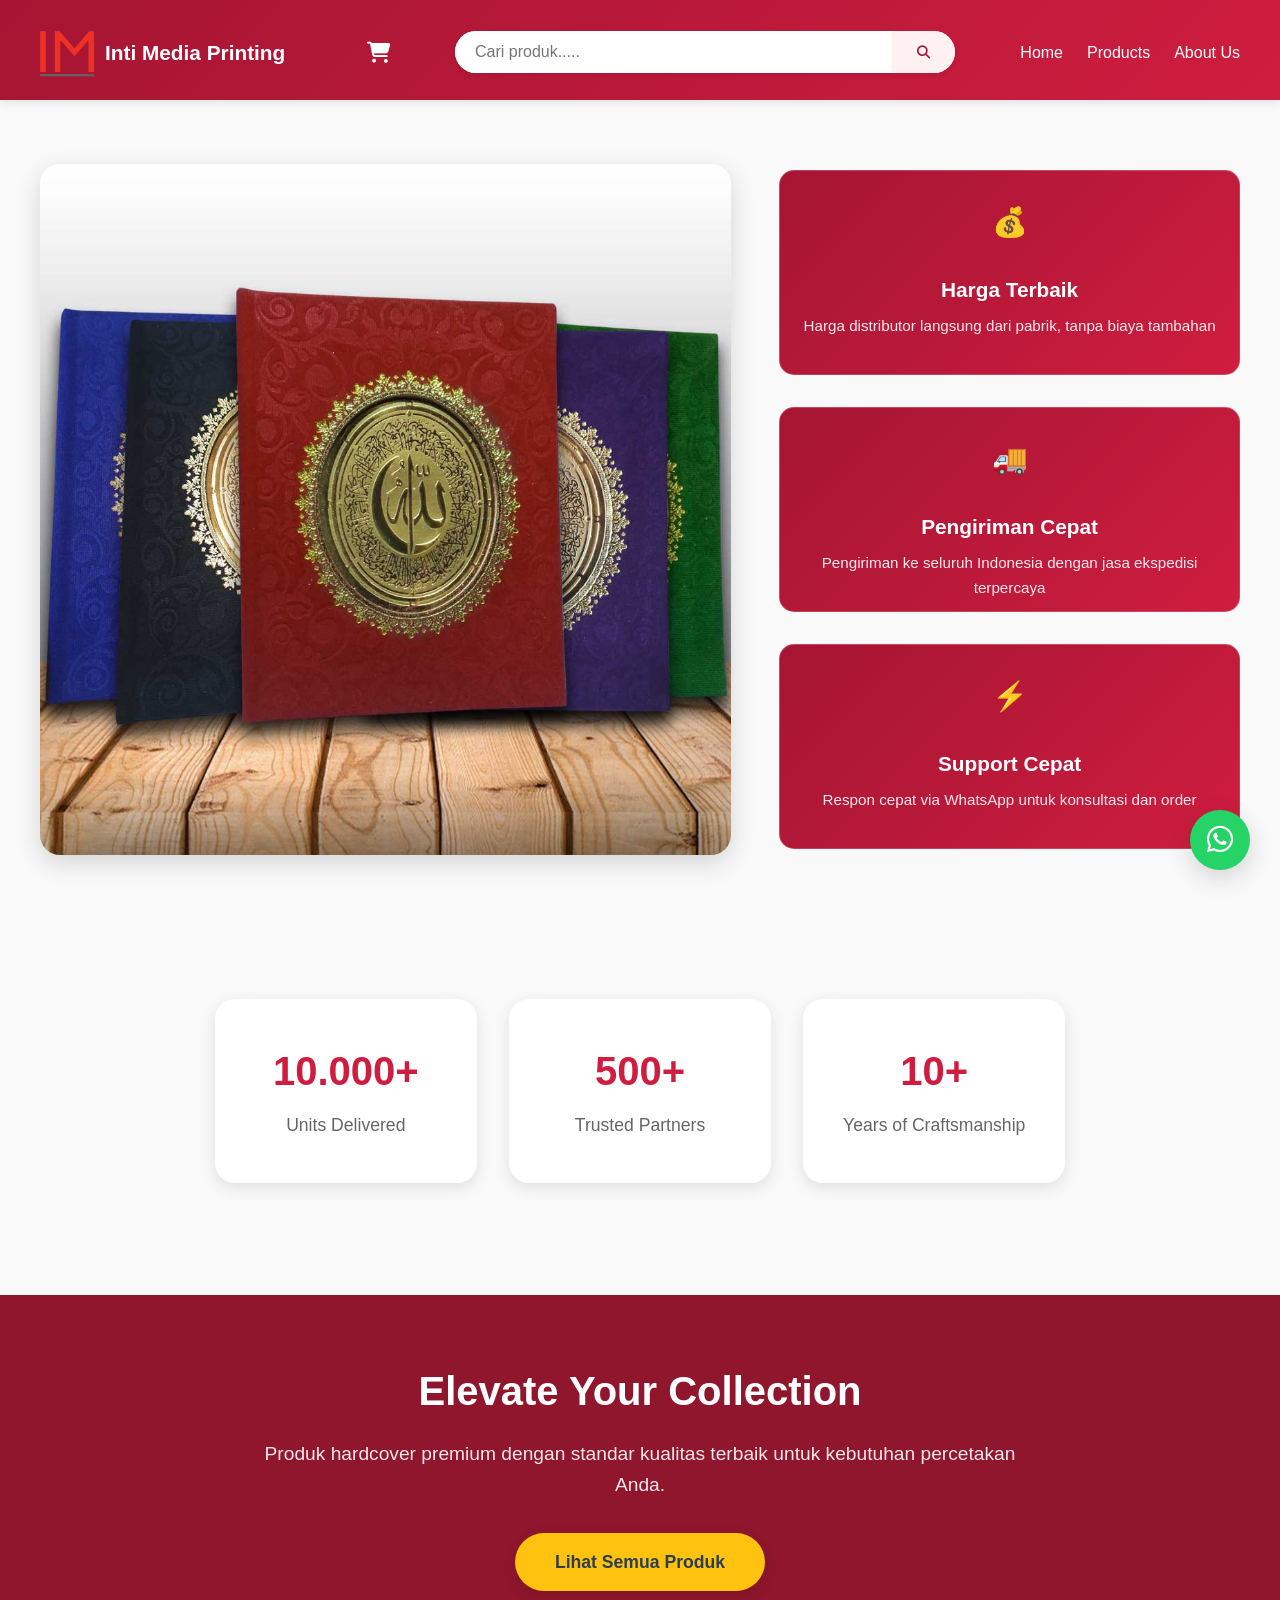
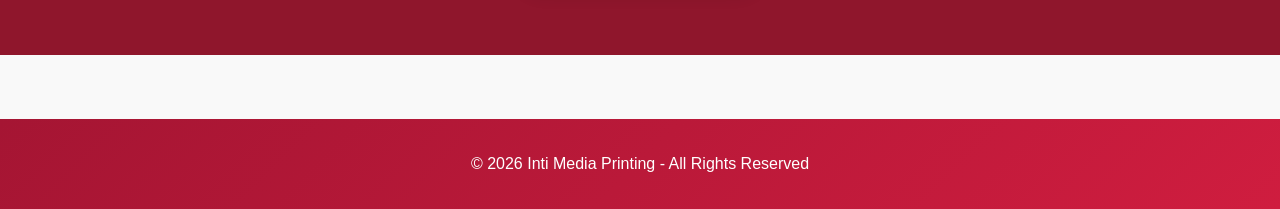
==== index.html @ e545a800 "Initial commit - Toko Online Hard Cover" ====
<!DOCTYPE html>
<html lang="id">
<head>
    <meta charset="UTF-8">
    <meta name="viewport" content="width=device-width, initial-scale=1.0, maximum-scale=1.0, user-scalable=yes">
    <meta name="description" content="Inti Media Printing - Toko online hard cover berkualitas. Tersedia hard cover bludru, glossy, diamond, RCP dengan harga terjangkau.">
    <meta name="keywords" content="hard cover, bludru, glossy, diamond, RCP, percetakan, jilid buku">
    <meta name="author" content="Inti Media Printing">
    
    <!-- Open Graph untuk sosial media -->
    <meta property="og:title" content="IMPrintingOnline - Hard Cover Berkualitas">
    <meta property="og:description" content="Belanja hard cover mudah & aman">
    <meta property="og:image" content="https://imediaprint.pages.dev/assets/images/gambarhome1.jpg">
    <meta property="og:url" content="https://imediaprint.pages.dev">
    <meta property="og:type" content="website">
    
    <title>Inti Media Printing | Hard Cover Bludru, Glossy, Diamond & RCP</title>

	<!-- Google tag (gtag.js) -->
	<script async src="https://www.googletagmanager.com/gtag/js?id=G-FKC324B7FX"></script>
	<script>
	  window.dataLayer = window.dataLayer || [];
	  function gtag(){dataLayer.push(arguments);}
	  gtag('js', new Date());

	  gtag('config', 'G-FKC324B7FX');
	</script>

    <link rel="icon" type="image/png" href="assets/images/logo.png">
    <link rel="stylesheet" href="https://cdnjs.cloudflare.com/ajax/libs/font-awesome/6.5.0/css/all.min.css">
	<link rel="stylesheet" href="css/style.css">
</head>

<body>
	<nav class="navbar">
		<div class="container-header">
			<div class="nav-brand">
				<a href="index.html">
					<img src="assets/images/logo.png" alt="IMPrintingOnline Logo" class="nav-logo">
					<span>Inti Media Printing</span>
				</a>
			</div>
			
			<!-- Cart Icon - Pindahkan ke sebelum toggle -->
			<div class="cart-icon" id="cartIcon" style="cursor: pointer;">
				<i class="fas fa-shopping-cart"></i>
				<span class="cart-count">0</span>
			</div>
			
			<!-- Mobile Menu Toggle -->
			<div id="mobileMenuToggle" class="mobile-menu-toggle">
				<span></span>
				<span></span>
				<span></span>
			</div>
			
			<div class="search-section">
				<div class="search-container">
					<input type="text" class="search-input" id="searchInputHome" placeholder="Cari produk.....">
					<button class="search-btn" onclick="searchProducts()">
						<i class="fas fa-search"></i>
					</button>
				</div>
			</div>
			
			<ul class="nav-menu" id="navMenu">
				<li><a href="index.html">Home</a></li>
				<li><a href="products.html">Products</a></li>
				<li><a href="about.html">About Us</a></li>
			</ul>
		</div>
	</nav>

    <!-- Hero Section -->
    <section class="hero">
        <div class="hero-grid">
            <div class="hero-image">
                <a href="products.html">
                    <img src="assets/images/gambarhome1.jpg" alt="Hard cover bludru berkualitas Inti Media Printing" onerror="this.src='assets/images/default-product.jpg'">
                </a>
            </div>

            <div class="hero-features">
                <div class="feature-card">
                    <div class="feature-icon">💰</div>
                    <h3 class="feature-title">Harga Terbaik</h3>
                    <p class="feature-description">Harga distributor langsung dari pabrik, tanpa biaya tambahan</p>
                </div>

                <div class="feature-card">
                    <div class="feature-icon">🚚</div>
                    <h3 class="feature-title">Pengiriman Cepat</h3>
                    <p class="feature-description">Pengiriman ke seluruh Indonesia dengan jasa ekspedisi terpercaya</p>
                </div>

                <div class="feature-card">
                    <div class="feature-icon">⚡</div>
                    <h3 class="feature-title">Support Cepat</h3>
                    <p class="feature-description">Respon cepat via WhatsApp untuk konsultasi dan order</p>
                </div>
            </div>
        </div>
    </section>

    <!-- Stats Section -->
    <section class="stats">
        <div class="stat-item">
            <h3>10.000+</h3>
            <p>Units Delivered</p>
        </div>
        <div class="stat-item">
            <h3>500+</h3>
            <p>Trusted Partners</p>
        </div>
        <div class="stat-item">
            <h3>10+</h3>
            <p>Years of Craftsmanship</p>
        </div>
    </section>

    <!-- CTA Section -->
    <section class="cta">
        <div class="cta-inner">
            <h2>Elevate Your Collection</h2>
            <p>Produk hardcover premium dengan standar kualitas terbaik untuk kebutuhan percetakan Anda.</p>
            <a href="products.html" class="cta-btn">Lihat Semua Produk</a>
        </div>
    </section>

    <!-- WhatsApp Float -->
    <a href="https://wa.me/6282211306022?text=Halo%20saya%20ingin%20bertanya%20tentang%20produk" class="wa-float" target="_blank" rel="noopener">
        <i class="fab fa-whatsapp"></i>
    </a>

    <footer>
        <p>© 2026 Inti Media Printing - All Rights Reserved</p>
    </footer>

    <script src="js/products.js"></script>
    <script src="js/cart.js"></script>
    <script>

         // Search function
        function searchProducts() {
            const searchInput = document.getElementById('searchInputHome');
            const query = searchInput ? searchInput.value.trim() : '';
            
            if (query) {
                window.location.href = `products.html?search=${encodeURIComponent(query)}`;
            } else {
                window.location.href = 'products.html';
            }
        }

        // Initialize
        document.addEventListener('DOMContentLoaded', function() {
            // Update cart count
            if (typeof cart !== 'undefined') {
                cart.updateCount();
            }
            
            // Cart icon click
            const cartIcon = document.getElementById('cartIcon');
            if (cartIcon) {
                cartIcon.addEventListener('click', function() {
                    window.location.href = 'checkout.html';
                });
            }
            
            // Search enter key
            const searchInput = document.getElementById('searchInputHome');
            if (searchInput) {
                searchInput.addEventListener('keypress', function(e) {
                    if (e.key === 'Enter') {
                        searchProducts();
                    }
                });
            }
            
            // Animate stats on scroll (optional)
            const observer = new IntersectionObserver((entries) => {
                entries.forEach(entry => {
                    if (entry.isIntersecting) {
                        entry.target.style.opacity = '1';
                        entry.target.style.transform = 'translateY(0)';
                    }
                });
            });

			// Close mobile menu when window resized above mobile breakpoint
			window.addEventListener('resize', function() {
				if (window.innerWidth > 768) {
					const navMenu = document.getElementById('navMenu');
					const mobileToggle = document.getElementById('mobileMenuToggle');
					
					if (navMenu && navMenu.classList.contains('active')) {
						navMenu.classList.remove('active');
						
						// Reset hamburger icon
						const spans = mobileToggle.children;
						spans[0].style.transform = 'none';
						spans[1].style.opacity = '1';
						spans[2].style.transform = 'none';
					}
				}
			});
            
            document.querySelectorAll('.feature-item, .team-member, .contact-item').forEach(el => {
                el.style.opacity = '0';
                el.style.transform = 'translateY(20px)';
                el.style.transition = 'all 0.6s ease';
                observer.observe(el);
            });
        });

		function resetFilters() {
			// Reset form di index.html (hanya ada search input)
			const searchInput = document.getElementById('searchInputHome');
			if (searchInput) {
				searchInput.value = '';
			}
			
			// Redirect ke products.html tanpa parameter
			window.location.href = 'products.html';
		}

    </script>

	<script>
		// Mobile Menu Toggle
		document.addEventListener('DOMContentLoaded', function() {
			const mobileToggle = document.getElementById('mobileMenuToggle');
			const navMenu = document.getElementById('navMenu');
			
			if (mobileToggle && navMenu) {
				mobileToggle.addEventListener('click', function() {
					navMenu.classList.toggle('active');
					
					// Animate hamburger to X
					const spans = this.children;
					if (navMenu.classList.contains('active')) {
						spans[0].style.transform = 'rotate(45deg) translate(5px, 5px)';
						spans[1].style.opacity = '0';
						spans[2].style.transform = 'rotate(-45deg) translate(7px, -7px)';
					} else {
						spans[0].style.transform = 'none';
						spans[1].style.opacity = '1';
						spans[2].style.transform = 'none';
					}
				});
				
				// Close menu when clicking outside
				document.addEventListener('click', function(event) {
					if (!navMenu.contains(event.target) && !mobileToggle.contains(event.target)) {
						navMenu.classList.remove('active');
						const spans = mobileToggle.children;
						spans[0].style.transform = 'none';
						spans[1].style.opacity = '1';
						spans[2].style.transform = 'none';
					}
				});
				
				// Close menu when clicking a link
				navMenu.querySelectorAll('a').forEach(link => {
					link.addEventListener('click', function() {
						navMenu.classList.remove('active');
						const spans = mobileToggle.children;
						spans[0].style.transform = 'none';
						spans[1].style.opacity = '1';
						spans[2].style.transform = 'none';
					});
				});
			}
			
			// Fix untuk input di mobile
			const searchInput = document.getElementById('searchInputHome');
			if (searchInput) {
				searchInput.addEventListener('focus', function() {
					// Scroll ke posisi yang tepat agar keyboard tidak menutupi input
					setTimeout(() => {
						this.scrollIntoView({ behavior: 'smooth', block: 'center' });
					}, 300);
				});
			}
			
			// Fix untuk touch events
			const buttons = document.querySelectorAll('button, .product-card, .feature-card');
			buttons.forEach(button => {
				button.addEventListener('touchstart', function(e) {
					// Prevent double tap zoom on buttons
					e.preventDefault();
				}, { passive: false });
			});
			
			// Fix untuk 100vh di mobile (mengatasi masalah address bar)
			const setVh = () => {
				const vh = window.innerHeight * 0.01;
				document.documentElement.style.setProperty('--vh', `${vh}px`);
			};
			
			setVh();
			window.addEventListener('resize', setVh);
		});
	</script>

</body>
</html>
---- css/style.css ----
html{
	scroll-behavior:smooth;
	-webkit-overflow-scrolling:touch;
}

img{
	max-width:100%;
	height:auto;
	display:block;
}

* {
	margin: 0;
	padding: 0;
	box-sizing: border-box;
}

:root{
	--primary:#2c3e50;
	--secondary:#a51533;
	--accent:#cf1d3f;
	--light:#ecf0f1;
	--dark:#2c3e50;
	--border:#ddd;
	--success:#27ae60;
	--warning:#f39c12;
	--shadow:0 5px 15px rgba(0,0,0,0.1);
	--shadow-hover:0 8px 25px rgba(0,0,0,0.15);
}
	
	body {
		font-family: 'Segoe UI', Tahoma, Geneva, Verdana, sans-serif;
		line-height: 1.6;
		color: #333;
		background-color: #f9f9f9;
		min-height: 100vh;
		display: flex;
		flex-direction: column;
	}
	
	/* Navbar Styles */
	.navbar {
		background: linear-gradient(135deg, #a51533 0%, #cf1d3f 100%);
		height: 100px;
		color: white;
		padding: 1.55rem 2rem;
		box-shadow: 0 2px 10px rgba(0,0,0,0.1);
		position: sticky;
		top: 0;
		z-index: 1000;
	}
	
	.container-header {
		max-width: 1200px;
		margin: 0 auto;
		display: flex;
		align-items: center;
		justify-content: space-between;
		gap: 2rem;
	}
	
	.nav-brand a {
		display: flex;
		align-items: center;
		gap: 10px;
		font-size: 1.3rem;
		font-weight: bold;
		color: white;
		text-decoration: none;
	}
	
	.nav-logo {
		height: 55px;
		width: auto;
	}
	
	.search-section {
		flex: 1;
		max-width: 500px;
	}
	
	.search-container {
		display: flex;
		background: white;
		border-radius: 50px;
		overflow: hidden;
		box-shadow: 0 2px 5px rgba(0,0,0,0.1);
	}
	
	.search-input {
		flex: 1;
		padding: 12px 20px;
		border: none;
		outline: none;
		font-size: 1rem;
	}
	
	.search-btn{
		padding:12px 25px;
		background:#fff0f2;
		color:#a51533;
		border:none;
		cursor:pointer;
		transition:0.3s;
	}
	
	.search-btn:hover {
		background: #d5909d;
	}
	
	.nav-menu {
		display: flex;
		list-style: none;
		gap: 1.5rem;
	}
	
	.nav-menu a {
		color: white;
		text-decoration: none;
		font-weight: 500;
		transition: opacity 0.3s;
		padding: 0.5rem 0;
	}
	
	.nav-menu a:hover,
	.nav-menu a.active {
		opacity: 0.8;
		border-bottom: 2px solid white;
	}
	
	.cart-icon {
		position: relative;
		font-size: 1.3rem;
		margin-left: 1rem;
		transition: transform 0.3s;
	}
	
	.cart-icon:hover {
		transform: scale(1.1);
	}
	
	.cart-count {
		position: absolute;
		top: -8px;
		right: -8px;
		background: var(--accent);
		color: white;
		font-size: 0.8rem;
		padding: 2px 6px;
		border-radius: 50%;
		min-width: 18px;
		text-align: center;
	}
	
	/* Hero Section */
	.hero {
		color: white;
		padding: 4rem 2rem;
		margin-bottom: 2rem;
	}
	
	.hero-grid {
		max-width: 1200px;
		margin: 0 auto;
		display: grid;
		grid-template-columns: 1.5fr 1fr;
		gap: 3rem;
		align-items: center;
	}
	
	.hero-image {
		border-radius: 20px;
		overflow: hidden;
		box-shadow: var(--shadow-hover);
		transition: transform 0.3s;
	}
	
	.hero-image:hover {
		transform: scale(1.02);
	}
	
	.hero-image img {
		width: 100%;
		height: auto;
		display: block;
	}

	.hero-features {
		display: grid;
		gap: 2rem;
	}

	.feature-card {
		background: linear-gradient(135deg, #a51533 0%, #cf1d3f 100%);
		height: 205px;
		padding: 1rem;
		text-align: center;
		border-radius: 15px;
		border: 1px solid rgba(255,255,255,0.2);
		transition: all 0.3s;
		transform: translateY(17px);
		animation: fadeInUp 0.6s ease forwards;
	}

	.feature-card:hover {
		background: #a51533;
		transform: translateY(-5px);
	}
	
	.feature-icon{
		font-size: 2.5rem;
		margin-bottom: 1rem;
		background: none;
		border: none;
		box-shadow: none;
	}

	.feature-card:hover .feature-icon{
		transform: scale(1.2);
		transition: 0.3s;
	}

	.feature-title {
		font-size: 1.3rem;
		margin-bottom: 0.5rem;
		font-weight: 600;
	}
	
	.feature-description {
		opacity: 0.9;
		font-size: 0.95rem;
	}
	
	/* Stats Section */
	.stats {
		max-width: 1200px;
		margin: 3rem auto;
		padding: 0 2rem;
		display: grid;
		grid-template-columns: repeat(3, 1fr);
		gap: 2rem;
	}
	
	.stat-item {
		background: white;
		padding: 2.5rem;
		border-radius: 20px;
		text-align: center;
		box-shadow: var(--shadow);
		transition: all 0.3s;
		border-bottom: 4px solid transparent;
	}
	
	.stat-item:hover {
		transform: translateY(-5px);
		border-bottom-color: #cf1d3f;
		box-shadow: var(--shadow-hover);
	}
	
	.stat-item h3 {
		font-size: 2.5rem;
		color: #cf1d3f;
		margin-bottom: 0.5rem;
		font-weight: bold;
	}
	
	.stat-item p {
		color: #666;
		font-size: 1.1rem;
		font-weight: 500;
	}

	/* CTA Section */
	.cta {
		background: #8f162c;
		color: white;
		padding: 4rem 2rem;
		text-align: center;
		margin: 4rem 0;
	}
	
	.cta-inner {
		max-width: 800px;
		margin: 0 auto;
	}
	
	.cta h2 {
		font-size: 2.5rem;
		margin-bottom: 1rem;
	}
	
	.cta p {
		font-size: 1.2rem;
		margin-bottom: 2rem;
		opacity: 0.9;
	}
	
	.cta-btn {
		display: inline-block;
		background: #ffc20e;
		color: var(--primary);
		padding: 15px 40px;
		border-radius: 50px;
		text-decoration: none;
		font-weight: 600;
		font-size: 1.1rem;
		transition: all 0.3s;
		box-shadow: var(--shadow);
	}
	
	.cta-btn:hover {
		transform: translateY(-2px);
		box-shadow: var(--shadow-hover);
		background: var(--light);
	}
	
	/* WhatsApp Float */
	.wa-float {
		position: fixed;
		bottom: 30px;
		right: 30px;
		background: #25d366;
		color: white;
		width: 60px;
		height: 60px;
		border-radius: 50%;
		text-align: center;
		font-size: 30px;
		line-height: 60px;
		box-shadow: var(--shadow-hover);
		transition: all 0.3s;
		z-index: 999;
	}
	
	.wa-float:hover {
		transform: scale(1.1) translateY(-5px);
		background: #20ba5c;
	}
	
	/* Footer */
	footer{
		background:linear-gradient(135deg,#a51533,#cf1d3f);
		color:#fff;
		text-align:center;
		padding:2rem;
		margin-top:auto;
	}


/* PRODUCTS.HTML */
	/* Container */
	.container {
		max-width: 1200px;
		margin: 2rem auto;
		padding: 0 2rem;
		flex: 1;
	}

	/* Filter Bar */
	.filter-options-bar {
		display: flex;
		gap: 1rem;
		margin-bottom: 2rem;
		flex-wrap: wrap;
		background: white;
		padding: 1.5rem;
		border-radius: 15px;
		box-shadow: var(--shadow);
	}
	
	.filter-options-bar select {
		padding: 12px 20px;
		border: 2px solid var(--border);
		border-radius: 10px;
		font-size: 1rem;
		outline: none;
		cursor: pointer;
		background: white;
		min-width: 180px;
		transition: all 0.3s;
	}
	
	.filter-options-bar select:hover {
		border-color: #a51533;
		background: #fff5f5;
	}
	
	.filter-options-bar select:focus {
		border-color: #a51533;
		box-shadow: 0 0 0 3px rgba(207,29,63,0.2);
	}

	/* Product Grid */
	.product-grid{
		display:grid;
		grid-template-columns:repeat(auto-fit,minmax(250px,1fr));
		gap:2rem;
		margin-bottom:3rem;
	}
	
	.product-card{
		background:white;
		border-radius:12px;
		overflow:hidden;
		box-shadow:0 2px 10px rgba(0,0,0,0.08);
		transition:all 0.25s ease;
		cursor:pointer;
		position:relative;
	}
	
	.product-card:hover{
		transform:translateY(-5px);
		box-shadow:0 8px 20px rgba(0,0,0,0.12);
	}
	
	.product-image{
		width:100%;
		height:200px;
		object-fit:cover;
	}
	
	.product-info{
		padding:12px;
	}
	
	.product-title{
		font-size:0.95rem;
		font-weight:600;
		color:#333;
		margin-bottom:6px;
		line-height:1.3;
		height:38px;
		overflow:hidden;
	}
	
	.product-price{
		color:#cf1d3f;
		font-weight:700;
		font-size:1.1rem;
		margin-bottom:6px;
	}

	.product-meta{
		display:flex;
		justify-content:space-between;
		align-items:center;
		font-size:0.85rem;
		color:#777;
		margin-bottom:6px;
	}

	.product-rating{
		display:flex;
		align-items:center;
		gap:4px;
		color:#f5a623;
	}

	.product-sold{
		color:#888;
	}

	.product-image-wrapper{
		position:relative;
	}

	.btn-add-cart-hover{
		position:absolute;
		left:50%;
		bottom:10px;
		transform:translateX(-50%);
		background:#cf1d3f;
		color:white;
		border:none;
		padding:8px 12px;
		font-size:0.85rem;
		border-radius:20px;
		cursor:pointer;
		opacity:0;
		transition:all 0.25s ease;
		box-shadow:0 3px 10px rgba(0,0,0,0.2);
		white-space:nowrap;
	}

	.product-card:hover .btn-add-cart-hover{
		opacity:1;
		bottom:15px;
	}

	.btn-add-cart-hover:hover{
		background:#a51533;
	}

	.varian-tags{
		display:flex;
		gap:5px;
		flex-wrap:wrap;
	}

	.varian-tag{
		background:#f3f3f3;
		padding:2px 6px;
		font-size:0.75rem;
		border-radius:4px;
	}
	
	/* Badge Diskon */
	.discount-badge {
		position: absolute;
		top: 10px;
		right: 10px;
		background: var(--accent);
		color: white;
		padding: 5px 10px;
		border-radius: 5px;
		font-weight: bold;
		font-size: 0.9rem;
		z-index: 1;
	}
	
	/* Load More Button */
	.load-more-container {
		text-align: center;
		margin: 2rem 0;
	}
	
	.btn-load-more {
		background: linear-gradient(135deg, #a51533 0%, #cf1d3f 100%);
		color: white;
		border: none;
		padding: 15px 40px;
		border-radius: 50px;
		font-size: 1.1rem;
		font-weight: 600;
		cursor: pointer;
		transition: all 0.3s;
		box-shadow: var(--shadow);
	}
	
	.btn-load-more:hover {
		transform: translateY(-2px);
		box-shadow: var(--shadow-hover);
	}
	
	.btn-load-more:disabled {
		opacity: 0.5;
		cursor: not-allowed;
		transform: none;
	}

	/* Empty State */
	.empty-state {
		text-align: center;
		padding: 4rem;
		background: white;
		border-radius: 15px;
		grid-column: 1/-1;
	}
	
	.empty-state i {
		font-size: 5rem;
		color: var(--border);
		margin-bottom: 1rem;
	}
	
	.empty-state h3 {
		font-size: 1.5rem;
		color: var(--primary);
		margin-bottom: 0.5rem;
	}
	
	.empty-state p {
		color: #777;
		margin-bottom: 2rem;
	}
	
	.btn-reset-filter {
		background: linear-gradient(135deg, #a51533 0%, #cf1d3f 100%);
		color: #ffffff;
		border: none;
		padding: 12px 30px;
		border-radius: 50px;
		font-size: 1rem;
		cursor: pointer;
		transition: all 0.3s;
	}
	
	.btn-reset-filter:hover {
		background: #a51533;
	}


/* ABOUT.HTML */
	.page-title {
		text-align: center;
		margin-bottom: 2rem;
		position: relative;
		padding-bottom: 1rem;
	}
	
	.page-title h1 {
		font-size: 2.5rem;
		color: var(--primary);
		margin-bottom: 0.5rem;
	}
	
	.page-title .title-underline {
		width: 100px;
		height: 4px;
		background: linear-gradient(135deg,#a51533,#cf1d3f);
		margin: 0 auto;
		border-radius: 2px;
	}

	.about-content {
		background: white;
		border-radius: 20px;
		padding: 3rem;
		box-shadow: var(--shadow);
		margin-bottom: 2rem;
	}
	
	/* Company Header */
	.company-header {
		text-align: center;
		margin-bottom: 3rem;
	}

	.company-logo{
		width:120px;
		height:120px;
		margin:0 auto 1.5rem;
		background:linear-gradient(135deg,#a51533,#cf1d3f);
		border-radius:50%;
		display:flex;
		align-items:center;
		justify-content:center;
		color:#fff;
		font-size:3rem;
		box-shadow:var(--shadow);
	}
	
	.company-name {
		font-size: 2rem;
		color: var(--primary);
		margin-bottom: 0.5rem;
	}
	
	.company-tagline {
		color: #777;
		font-size: 1.1rem;
		font-style: italic;
	}
	
	/* Company Description */
	.company-description {
		margin-bottom: 3rem;
		line-height: 1.8;
		color: #555;
	}
	
	.company-description p {
		margin-bottom: 1rem;
	}
	
	.company-description .lead {
		font-size: 1.2rem;
		color: var(--primary);
		font-weight: 500;
		border-left: 4px solid var(--secondary);
		padding-left: 1.5rem;
		margin: 2rem 0;
	}
	
	/* Vision Mission */
	.vision-mission {
		display: grid;
		grid-template-columns: 1fr;
		margin-bottom: 1rem;
	}
	
	.vm-card {
		background: linear-gradient(135deg, #f5f7fa 0%, #e9ecf1 100%);
		padding: 2rem;
		border-radius: 15px;
		transition: all 0.3s;
	}
	
	.vm-card:hover {
		transform: translateY(-5px);
		box-shadow: var(--shadow);
	}
	
	.vm-card h3 {
		color: var(--primary);
		margin-bottom: 1rem;
		font-size: 1.5rem;
		display: flex;
		align-items: center;
		gap: 10px;
	}
	
	.vm-card h3 i {
		color: #cf1d3f;
	}
	
	.vm-card p {
		color: #555;
		line-height: 1.8;
	}
	
	.vm-card ul {
		list-style: none;
		padding: 0;
	}
	
	.vm-card ul li {
		margin-bottom: 0.8rem;
		display: flex;
		align-items: center;
		gap: 10px;
	}
	
	.vm-card ul li i {
		color: var(--success);
		font-size: 1rem;
	}
	
	/* Why Choose Us */
	.why-choose {
		margin-bottom: 3rem;
	}
	
	.why-choose h3 {
		text-align: center;
		color: var(--primary);
		font-size: 1.8rem;
		margin-bottom: 2rem;
	}

	.features-grid {
		display: grid;
		grid-template-columns: repeat(4, 1fr);
		gap: 1.5rem;
	}
	
	.feature-item {
		text-align: center;
		padding: 1.5rem;
		background: #f8f9fa;
		border-radius: 15px;
		transition: all 0.3s;
		border: 1px solid transparent;
	}
	
	.feature-item:hover {
		transform: translateY(-5px);
		border-color: var(--secondary);
		box-shadow: var(--shadow);
	}
	
	.feature-icon {
		width: 70px;
		height: 70px;
		border-radius: 50%;
		display: flex;
		align-items: center;
		justify-content: center;
		margin: 0 auto 1rem;
		color: white;
		font-size: 1.8rem;
	}
	
	.feature-item h4 {
		color: var(--primary);
		margin-bottom: 0.5rem;
		font-size: 1.2rem;
	}
	
	.feature-item p {
		color: #666;
		font-size: 0.95rem;
		line-height: 1.5;
	}
	
	/* Contact Info */
	.contact-info {
		background: linear-gradient(135deg, #a51533 0%, #cf1d3f 100%);
		border-radius: 15px;
		padding: 2rem;
		color: white;
		margin-bottom: 2rem;
	}
	
	.contact-info h3 {
		text-align: center;
		font-size: 1.8rem;
		margin-bottom: 2rem;
	}
	
	.contact-grid {
		display: grid;
		grid-template-columns: repeat(3, 1fr);
		gap: 2rem;
	}
	
	.contact-item {
		text-align: center;
		padding: 1.5rem;
		background: rgba(255,255,255,0.1);
		border-radius: 15px;
		backdrop-filter: blur(10px);
		transition: all 0.3s;
	}
	
	.contact-item:hover {
		background: rgba(255,255,255,0.2);
		transform: translateY(-5px);
	}
	
	.contact-icon {
		font-size: 2.5rem;
		margin-bottom: 1rem;
	}
	
	.contact-item h4 {
		font-size: 1.2rem;
		margin-bottom: 0.5rem;
	}
	
	.contact-item a {
		color: white;
		text-decoration: none;
		font-size: 1.1rem;
		transition: all 0.3s;
		display: inline-block;
		padding: 0.5rem 1rem;
		border-radius: 50px;
		background: rgba(255,255,255,0.1);
		word-break: break-word;
	}
	
	.contact-item a:hover {
		background: rgba(255,255,255,0.3);
		transform: translateY(-2px);
	}
	
	.contact-item p {
		color: white;
		margin-top: 10px;
		word-break: break-word;
	}
	
	/* Business Hours */
	.business-hours {
		text-align: center;
		margin-top: 2rem;
		padding: 2rem;
		background: #f8f9fa;
		border-radius: 15px;
	}
	
	.business-hours h4 {
		color: var(--primary);
		font-size: 1.3rem;
		margin-bottom: 1rem;
	}
	
	.business-hours p {
		color: #555;
		margin-bottom: 0.5rem;
	}
	
	.business-hours .badge {
		display: inline-block;
		background: var(--success);
		color: white;
		padding: 0.5rem 1rem;
		border-radius: 50px;
		font-size: 0.9rem;
		margin-top: 1rem;
	}
	
	/* Map Container */
	.map-container {
		text-align: center;
		margin-top: 2rem;
	}
	
	.map-container iframe{
		width:100%;
		height:300px;
		border:0;
		border-radius:15px;
		box-shadow:var(--shadow);
	}


/* PRODUCT DETAIL */

	.product-detail{
		display:grid;
		grid-template-columns:1fr 1fr;
		gap:3rem;
		background:#fff;
		border-radius:20px;
		padding:2rem;
		box-shadow:0 5px 20px rgba(0,0,0,0.05);
	}

	/* IMAGE */

	.detail-image-container{
		position:relative;
		border-radius:15px;
		overflow:hidden;
		box-shadow:0 5px 15px rgba(0,0,0,0.1);
	}

	.detail-image{
		width:100%;
		height:auto;
		display:block;
		transition:transform .3s;
	}

	.detail-image:hover{
		transform:scale(1.03);
	}

	/* INFO */

	.detail-info h1{
		font-size:2rem;
		color:var(--primary);
		margin-bottom:1rem;
	}

	/* PRICE BOX */

	.detail-price{
		background:linear-gradient(135deg,#a51533,#cf1d3f);
		color:#fff;
		padding:1.5rem;
		border-radius:15px;
		margin-bottom:2rem;
	}

	.current-price{
		font-size:2.5rem;
		font-weight:bold;
	}

	.old-price{
		font-size:1.2rem;
		text-decoration:line-through;
		opacity:.8;
		margin-left:1rem;
	}

	/* VARIANT */

	.varian-section{
		margin-bottom:2rem;
	}

	.varian-title{
		font-weight:600;
		margin-bottom:.5rem;
		color:var(--primary);
	}

	.varian-options{
		display:flex;
		flex-wrap:wrap;
		gap:.8rem;
		margin-bottom:1.5rem;
	}

	.varian-option{
		padding:.8rem 1.5rem;
		border:2px solid var(--border);
		background:#fff;
		border-radius:50px;
		cursor:pointer;
		font-weight:500;
		transition:.3s;
	}

	.varian-option:hover{
		border-color:#cf1d3f;
		background:rgba(207,29,63,0.1);
	}

	.varian-option.selected{
		background:linear-gradient(135deg,#a51533,#cf1d3f);
		color:#fff;
		border-color:transparent;
	}

	/* QUANTITY */

	.quantity-selector{
		display:flex;
		align-items:center;
		gap:.5rem;
		margin-bottom:1.5rem;
	}

	.quantity-btn{
		width:45px;
		height:45px;
		border:2px solid var(--border);
		background:#fff;
		border-radius:10px;
		font-size:1.3rem;
		cursor:pointer;
		display:flex;
		align-items:center;
		justify-content:center;
		transition:.3s;
	}

	.quantity-btn:hover:not(:disabled){
		background:#cf1d3f;
		color:#fff;
		border-color:#a51533;
	}

	.quantity-btn:disabled{
		opacity:.5;
		cursor:not-allowed;
	}

	.quantity-input{
		width:100px;
		height:45px;
		text-align:center;
		border:2px solid var(--border);
		border-radius:10px;
		font-size:1.2rem;
		font-weight:600;
		outline:none;
		-moz-appearance:textfield;
	}

	.quantity-input::-webkit-outer-spin-button,
	.quantity-input::-webkit-inner-spin-button{
		-webkit-appearance:none;
		margin:0;
	}

	.quantity-input:focus{
		border-color:#cf1d3f;
		box-shadow:0 0 0 3px rgba(207,29,63,0.2);
	}

	/* BUTTON */

	.btn-add-cart,
	.btn-buy-now{
		padding:1rem 2rem;
		border:none;
		border-radius:10px;
		font-size:1.1rem;
		font-weight:600;
		cursor:pointer;
		transition:.3s;
		margin-right:1rem;
		margin-bottom:.5rem;
	}

	.btn-add-cart{
		background:#cf1d3f;
		color:#fff;
	}

	.btn-add-cart:hover{
		background:#a51533;
		transform:translateY(-2px);
		box-shadow:0 5px 15px rgba(207,29,63,0.3);
	}

	.btn-buy-now{
		background:linear-gradient(135deg,#a51533,#cf1d3f);
		color:#fff;
	}

	.btn-buy-now:hover{
		transform:translateY(-2px);
		box-shadow:0 5px 15px rgba(207,29,63,0.4);
	}

	/* DESCRIPTION */

	.product-description{
		margin-top:2rem;
		padding:1.5rem;
		background:var(--light);
		border-radius:15px;
	}

	.product-description h3{
		color:var(--primary);
		margin-bottom:1rem;
		font-size:1.3rem;
	}

	.product-description p{
		line-height:1.8;
		color:#555;
	}


/* CHECKOUT */

	.page-title{
		color:var(--primary);
		margin-bottom:2rem;
		font-size:2rem;
		text-align:center;
	}

	/* Layout */

	.checkout-container{
		display:grid;
		grid-template-columns:1.5fr 1fr;
		gap:2rem;
	}

	.checkout-card{
		background:#fff;
		border-radius:20px;
		padding:2rem;
		box-shadow:var(--shadow);
		transition:0.3s;
	}

	.checkout-card:hover{
		box-shadow:var(--shadow-hover);
	}

	/* ================= FORM ================= */

	.form-group{
		margin-bottom:1.5rem;
	}

	.form-group label{
		display:block;
		margin-bottom:0.5rem;
		font-weight:600;
		color:var(--primary);
	}

	.form-group input,
	.form-group textarea{
		width:100%;
		padding:12px 15px;
		border:2px solid var(--border);
		border-radius:10px;
		font-size:1rem;
		font-family:inherit;
		transition:0.3s;
	}

	.form-group input:focus,
	.form-group textarea:focus{
		border-color:#cf1d3f;
		outline:none;
		box-shadow:0 0 0 3px rgba(207,29,63,0.2);
	}

	.form-group input.error,
	.form-group textarea.error{
		border-color:var(--danger);
	}

	.error-message{
		color:var(--danger);
		font-size:0.85rem;
		margin-top:5px;
	}

	/* ================= CART ITEMS ================= */

	.cart-items{
		max-height:400px;
		overflow-y:auto;
		margin-bottom:1.5rem;
	}

	.checkout-item{
		display:flex;
		gap:1rem;
		padding:1rem;
		border-bottom:1px solid var(--border);
		transition:0.3s;
	}

	.checkout-item:hover{
		background:var(--light);
	}

	.checkout-item img{
		width:80px;
		height:80px;
		object-fit:cover;
		border-radius:10px;
		border:1px solid var(--border);
	}

	.item-details{
		flex:1;
	}

	.item-name{
		font-weight:600;
		color:var(--primary);
		margin-bottom:3px;
	}

	.item-variant{
		font-size:0.9rem;
		color:#777;
		margin-bottom:6px;
	}

	.item-controls{
		display:flex;
		align-items:center;
		gap:8px;
		flex-wrap:wrap;
	}

	/* Quantity */

	.qty-btn{
		width:32px;
		height:32px;
		border:1px solid var(--border);
		background:#fff;
		border-radius:8px;
		cursor:pointer;
		display:flex;
		align-items:center;
		justify-content:center;
		font-size:1.1rem;
		transition:0.3s;
	}

	.qty-btn:hover:not(:disabled){
		background:#cf1d3f;
		color:#fff;
		border-color:#a51533;
	}

	.qty-btn:disabled{
		opacity:0.5;
		cursor:not-allowed;
	}

	.qty-display{
		min-width:40px;
		text-align:center;
		font-weight:600;
	}

	.qty-input {
		width: 60px;
		height: 32px;
		text-align: center;
		border: 2px solid var(--border);
		border-radius: 8px;
		font-size: 0.9rem;
		font-weight: 600;
		outline: none;
		-moz-appearance: textfield;
		margin: 0 4px;
		padding: 0 5px;
	}

	.qty-input::-webkit-outer-spin-button,
	.qty-input::-webkit-inner-spin-button {
		-webkit-appearance: none;
		margin: 0;
	}

	.qty-input:focus {
		border-color: #cf1d3f;
		box-shadow: 0 0 0 3px rgba(207,29,63,0.1);
	}

	.item-controls {
		display: flex;
		align-items: center;
		gap: 4px;
		flex-wrap: wrap;
	}

	.item-price{
		margin-left:auto;
		font-weight:600;
		color:#a51533;
	}

	/* Delete */

	.delete-btn{
		width:32px;
		height:32px;
		border:none;
		background:none;
		cursor:pointer;
		border-radius:8px;
		font-size:1.1rem;
		display:flex;
		align-items:center;
		justify-content:center;
		transition:0.3s;
	}

	.delete-btn:hover{
		background:#a51533;
		color:#fff;
		transform:scale(1.1);
	}

	/* ================= TOTAL ================= */

	.total-row{
		display:flex;
		justify-content:space-between;
		align-items:center;
		padding:1.5rem 0;
		border-top:2px solid var(--border);
		font-size:1.3rem;
		font-weight:bold;
		color:#a51533;
		margin-top:1rem;
	}

	.total-row span:last-child{
		font-size:1.5rem;
	}

	/* ================= WHATSAPP BUTTON ================= */

	.btn-whatsapp{
		width:100%;
		background:linear-gradient(135deg,#25d366,#128C7E);
		color:#fff;
		border:none;
		padding:1.2rem;
		border-radius:50px;
		font-size:1.2rem;
		font-weight:600;
		cursor:pointer;
		display:flex;
		align-items:center;
		justify-content:center;
		gap:10px;
		margin-top:1rem;
		transition:0.3s;
	}

	.btn-whatsapp:hover{
		transform:translateY(-2px);
		box-shadow:var(--shadow-hover);
		filter:brightness(1.1);
	}

	.btn-whatsapp i{
		font-size:1.4rem;
	}

	/* ================= EMPTY CART ================= */

	.empty-cart{
		text-align:center;
		padding:3rem;
	}

	.empty-cart i{
		font-size:5rem;
		color:var(--border);
		margin-bottom:1rem;
	}

	.empty-cart h3{
		font-size:1.5rem;
		color:var(--primary);
		margin-bottom:0.5rem;
	}

	.empty-cart p{
		color:#777;
		margin-bottom:2rem;
	}

	/* Button kembali belanja */

	.btn-shop{
		display:inline-block;
		background:linear-gradient(135deg,#667eea,#764ba2);
		color:#fff;
		padding:12px 30px;
		border-radius:50px;
		text-decoration:none;
		font-weight:600;
		transition:0.3s;
	}

	.btn-shop:hover{
		transform:translateY(-2px);
		box-shadow:var(--shadow-hover);
	}

	/* ================= MODAL ================= */

	.modal-overlay{
		position:fixed;
		inset:0;
		background:rgba(0,0,0,0.5);
		display:flex;
		align-items:center;
		justify-content:center;
		z-index:9999;
		animation:fadeIn .3s;
	}

	.modal-confirm{
		background:#fff;
		padding:2rem;
		border-radius:20px;
		max-width:400px;
		width:90%;
		text-align:center;
		animation:slideUp .3s;
	}

	.modal-icon{
		font-size:4rem;
		margin-bottom:1rem;
	}

	.modal-actions{
		display:flex;
		gap:1rem;
		justify-content:center;
	}

	/* Buttons */

	.btn-secondary{
		padding:12px 25px;
		border:2px solid var(--border);
		background:#fff;
		border-radius:10px;
		cursor:pointer;
		font-weight:600;
	}

	.btn-secondary:hover{
		background:var(--light);
	}

	.btn-danger{
		padding:12px 25px;
		background:var(--danger);
		color:#fff;
		border:none;
		border-radius:10px;
		cursor:pointer;
		font-weight:600;
		transition:0.3s;
	}

	.btn-danger:hover{
		background:#c0392b;
		transform:translateY(-2px);
		box-shadow:var(--shadow);
	}


/* MOBILE MENU */

	.mobile-menu-toggle{
		display:none;
		flex-direction:column;
		cursor:pointer;
		width:30px;
		height:25px;
		justify-content:space-between;
	}

	.mobile-menu-toggle span{
		display:block;
		width:100%;
		height:3px;
		background:white;
		border-radius:3px;
		transition:0.3s ease;
	}

/* MOBILE TOUCH OPTIMIZATION */

	button,
	.product-card,
	.feature-card,
	.nav-menu a,
	.cart-icon,
	.wa-float{
		touch-action:manipulation;
		-webkit-tap-highlight-color:transparent;
	}


@media (max-width:768px){

	.mobile-menu-toggle{
		display:flex;
		position:absolute;
		right:15px;
		top:25%;
		transform:translateY(-50%);
		width:25px;
		height:20px;
		z-index:1001;
	}

	.navbar{
		padding:0.5rem 1rem;
		position: relative;
		height: auto;
		min-height:70px;
		display:flex;
		align-items:center;
	}

	.container-header {
		display: flex;
		flex-direction: row;
		flex-wrap: wrap;
		align-items: center;
		justify-content: space-between;
		width: 100%;
		position: relative;
		padding: 0.5rem 0;
		gap: 0.5rem;
	}

	.nav-brand {
		width: auto;
		flex: 0 0 auto;
		margin-right: 50px; /* Space for mobile toggle */ 
	}

	.nav-brand a {
		font-size: 1rem; 
		display: flex; 
		align-items: center; 
		gap: 5px; 
	} 
	
	.nav-logo {
		height: 35px; 
		width: auto; 
	}

	.search-section { 
		order: 2; 
		width: 100%; 
		max-width: 100%; 
		margin: 10px 0 5px 0; 
		display: block; 
		flex: 1 1 100%; 
	} 
	
	.search-input { 
		padding: 10px 15px; 
		font-size: 0.9rem; 
	} 

	.search-btn {
		padding: 10px 20px; 
	}

	.nav-menu{
		display:none;
		width:100%;
		flex-direction:column;
		background:linear-gradient(135deg,#a51533 0%,#cf1d3f 100%);
		padding:1rem;
		border-radius:10px;
		margin-top:10px;
	}

	.nav-menu.active{
		display:flex;
	}

	.nav-menu li{
		text-align:center;
		margin:0.5rem 0;
	}

	.nav-menu a{
		display:block;
		padding:10px;
	}

	.cart-icon { 
		position: absolute; 
		right: 70px; /* Beri jarak dari toggle */ 
		top: 25%; 
		transform: translateY(-50%); 
		font-size: 1.2rem; 
		margin: 0; 
		display: flex; 
		align-items: center; 
		justify-content: center; 
	} 
	.cart-count { 
		top: -5px; 
		right: -8px; 
		font-size: 0.7rem; 
		padding: 2px 5px; 
		min-width: 16px; 
		height: 16px; 
		display: flex; 
		align-items: center; 
		justify-content: center; 
	}

	/* HERO */

	.hero-grid{
		grid-template-columns:1fr;
		gap:1rem;
	}

	.hero{
		padding:1rem;
		margin-bottom: 0;
	}

	.hero-features { 
		gap: 1rem; 
	}

	.feature-card{
		height:auto;
		min-height:140px;
		padding:1rem;
		transform:none;
		margin: 0;
	}
	.feature-icon{
		font-size:1.8rem;
		margin-bottom: 0.5rem;
	}
	.feature-title { 
		font-size: 1rem; 
		margin-bottom: 0.3rem; 
	}
	.feature-description { 
		font-size: 0.85rem; 
		line-height: 1.4; 
	}

	.stats { 
		grid-template-columns: 1fr; 
		margin: 2rem auto; 
		gap: 0.8rem; 
		padding: 0 1rem; 
	} 
	.stat-item { 
		padding: 1.2rem; 
	} 
	.stat-item h3 {
		font-size: 1.6rem; 
	} 
	.stat-item p { 
		font-size: 0.9rem; 
	}

	/* PRODUCT GRID */

	.product-info{
		padding:1rem;
	}

	.product-title{
		font-size:0.9rem;
	}

	.product-price{
		font-size:1rem;
	}

	.product-grid{
		grid-template-columns:repeat(2,1fr);
		gap:1.5rem;
	}

	.product-image{
		height:200px;
	}

	.product-info{
		padding:1rem;
	}

	.product-title{
		font-size:1rem;
	}

	.product-price{
		font-size:1.1rem;
	}

	.filter-options-bar{
		flex-direction:column;
	}

	.filter-options-bar select{
		width:100%;
	}

	.features-grid{
		grid-template-columns:repeat(2,1fr);
	}

	.contact-grid{
		grid-template-columns:1fr;
	}

	.about-content{
		padding:2rem 1.5rem;
	}

	.page-title h1{
		font-size:2rem;
	}

	.company-name{
		font-size:1.6rem;
	}

	.product-detail{
		grid-template-columns:1fr;
		gap:2rem;
		padding:1.5rem;
	}

	.detail-info h1{
		font-size:1.6rem;
	}

	.current-price{
		font-size:2rem;
	}

	.btn-add-cart,
	.btn-buy-now{
		width:100%;
		margin-right:0;
	}

	.quantity-selector{
		justify-content:center;
	}

    .qty-input {
        width: 50px;
        height: 28px;
        font-size: 0.85rem;
    }
	
	.checkout-container{
		grid-template-columns:1fr;
	}

	.checkout-card{
		padding:1.5rem;
	}

	.checkout-item{
		flex-direction:column;
		align-items:center;
		text-align:center;
	}

	.checkout-item img{
		width:120px;
		height:120px;
	}

	.item-controls{
		justify-content:center;
	}

	.total-row{
		font-size:1.1rem;
	}

}

@media (max-width:480px){

	.nav-logo{
		height:30px;
	}

	.feature-card{
		min-height:130px;
		padding:0.8rem;
	}

	.feature-icon{
		font-size:1.6rem;
	}

	.product-grid{
		grid-template-columns:1fr;
	}

	.container{
		padding:0 1rem;
	}

	.product-image{
		height:180px;
	}

	.features-grid{
		grid-template-columns:1fr;
	}

	.company-logo{
		width:90px;
		height:90px;
		font-size:2rem;
	}

	.contact-item{
		padding:1rem;
	}

	.contact-item a{
		font-size:0.95rem;
	}

}


/* Animations */

	.mobile-menu-toggle.open span:nth-child(1){
		transform:rotate(45deg) translate(5px,5px);
	}

	.mobile-menu-toggle.open span:nth-child(2){
		opacity:0;
	}

	.mobile-menu-toggle.open span:nth-child(3){
		transform:rotate(-45deg) translate(6px,-6px);
	}

	@keyframes fadeInUp{
		from{
			opacity:0;
			transform:translateY(20px);
		}
		to{
			opacity:1;
			transform:translateY(0);
		}
	}

	@keyframes fadeIn{
		from{opacity:0}
		to{opacity:1}
	}

	@keyframes slideUp{
		from{
			transform:translateY(50px);
			opacity:0;
		}
		to{
			transform:translateY(0);
			opacity:1;
		}
	}
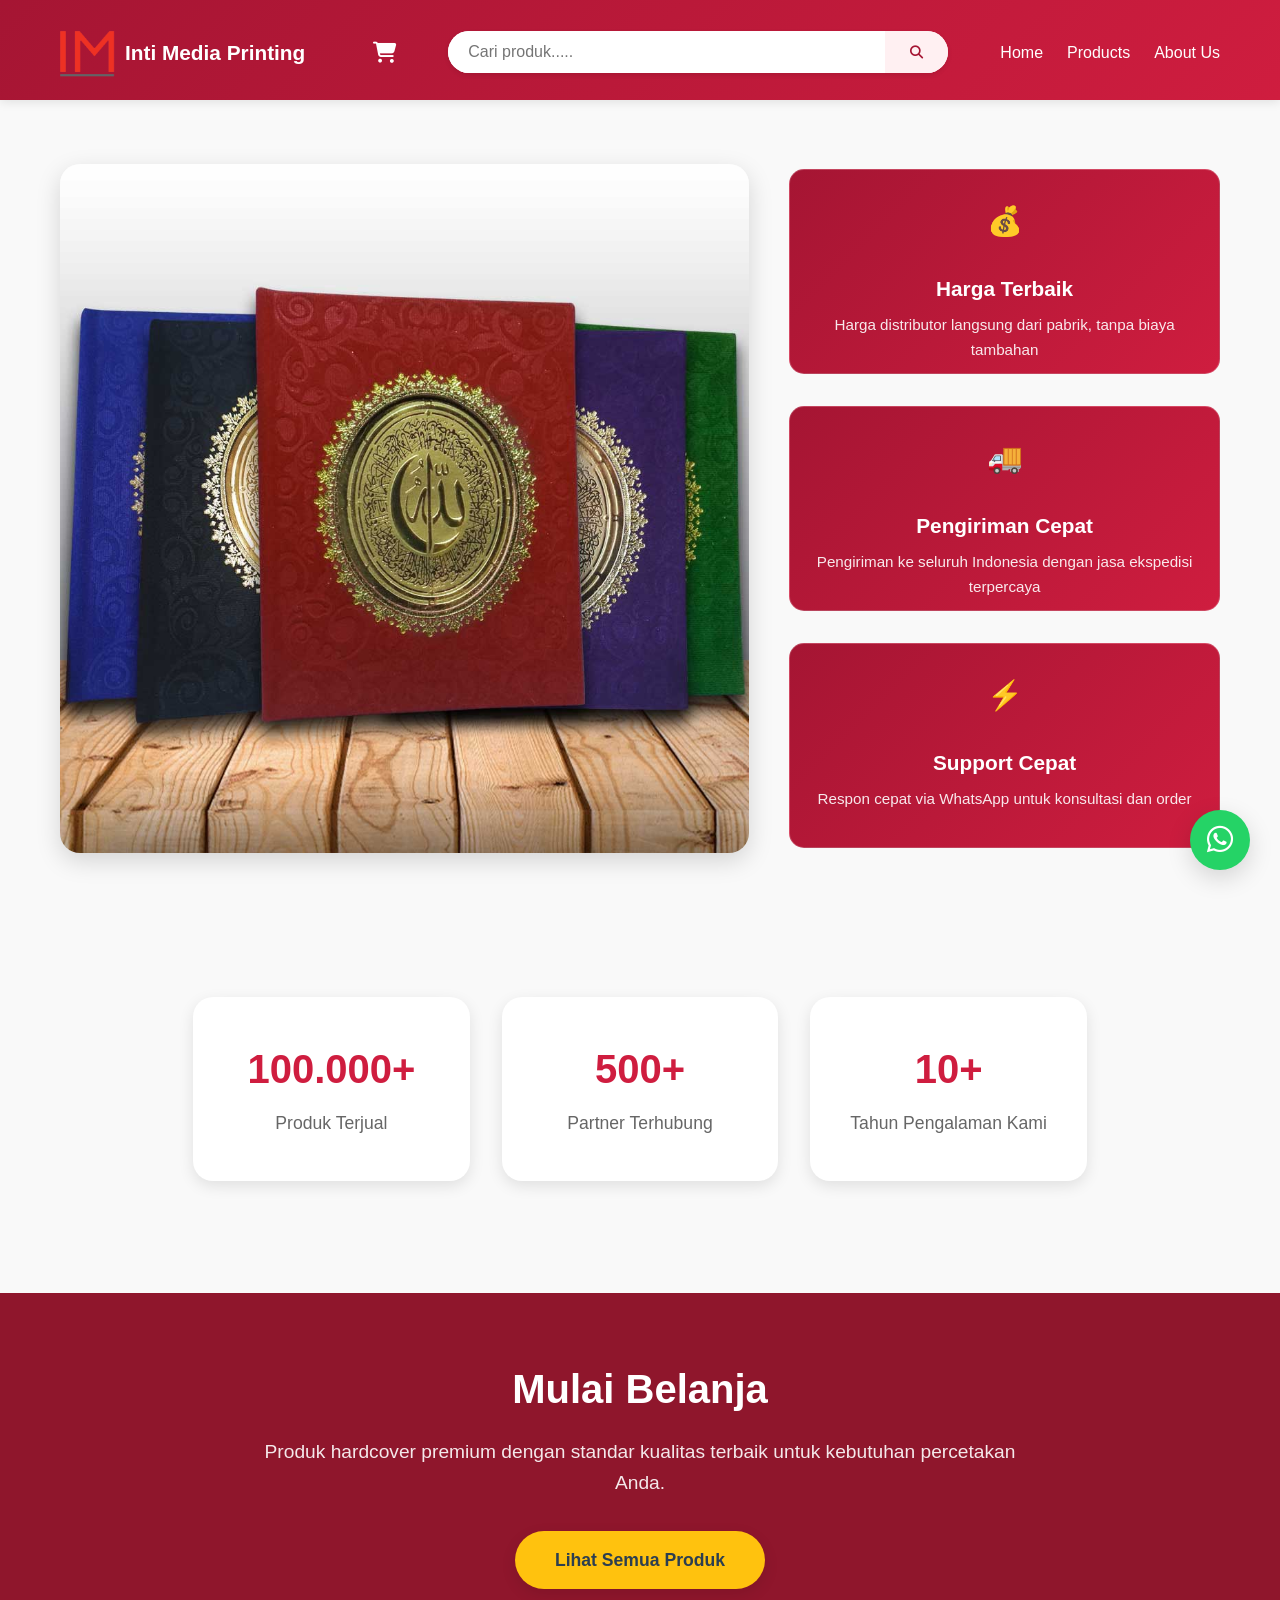
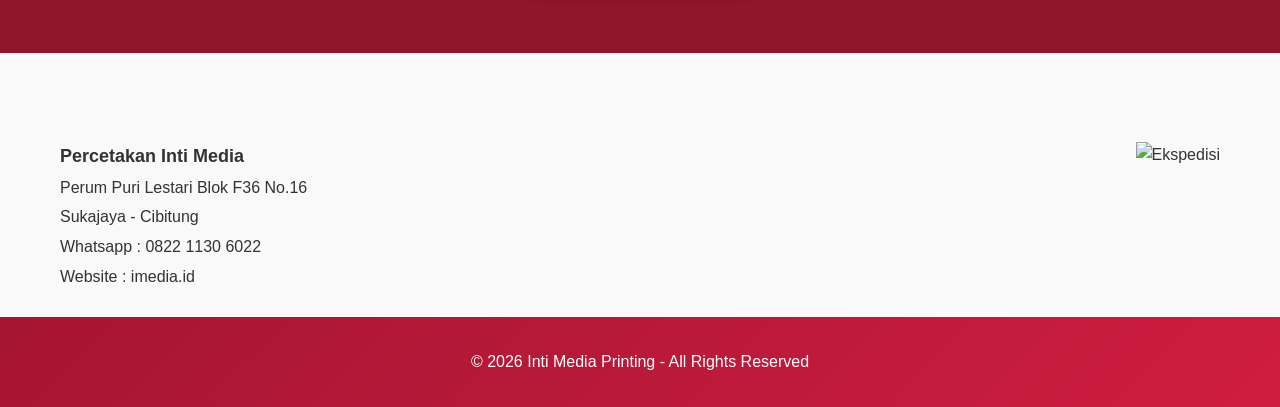
==== commit 1d4025a1: "Add files via upload" ====
--- a/index.html
+++ b/index.html
@@ -73,55 +73,57 @@
 
     <!-- Hero Section -->
     <section class="hero">
-        <div class="hero-grid">
-            <div class="hero-image">
-                <a href="products.html">
-                    <img src="assets/images/gambarhome1.jpg" alt="Hard cover bludru berkualitas Inti Media Printing" onerror="this.src='assets/images/default-product.jpg'">
-                </a>
-            </div>
-
-            <div class="hero-features">
-                <div class="feature-card">
-                    <div class="feature-icon">💰</div>
-                    <h3 class="feature-title">Harga Terbaik</h3>
-                    <p class="feature-description">Harga distributor langsung dari pabrik, tanpa biaya tambahan</p>
-                </div>
-
-                <div class="feature-card">
-                    <div class="feature-icon">🚚</div>
-                    <h3 class="feature-title">Pengiriman Cepat</h3>
-                    <p class="feature-description">Pengiriman ke seluruh Indonesia dengan jasa ekspedisi terpercaya</p>
-                </div>
-
-                <div class="feature-card">
-                    <div class="feature-icon">⚡</div>
-                    <h3 class="feature-title">Support Cepat</h3>
-                    <p class="feature-description">Respon cepat via WhatsApp untuk konsultasi dan order</p>
-                </div>
-            </div>
-        </div>
+		<div class="container">
+			<div class="hero-grid">
+				<div class="hero-image">
+					<a href="products.html">
+						<img src="assets/images/gambarhome1.jpg" alt="Hard cover bludru berkualitas Inti Media Printing" onerror="this.src='assets/images/default-product.jpg'">
+					</a>
+				</div>
+
+				<div class="hero-features">
+					<div class="feature-card">
+						<div class="feature-icon">💰</div>
+						<h3 class="feature-title">Harga Terbaik</h3>
+						<p class="feature-description">Harga distributor langsung dari pabrik, tanpa biaya tambahan</p>
+					</div>
+
+					<div class="feature-card">
+						<div class="feature-icon">🚚</div>
+						<h3 class="feature-title">Pengiriman Cepat</h3>
+						<p class="feature-description">Pengiriman ke seluruh Indonesia dengan jasa ekspedisi terpercaya</p>
+					</div>
+
+					<div class="feature-card">
+						<div class="feature-icon">⚡</div>
+						<h3 class="feature-title">Support Cepat</h3>
+						<p class="feature-description">Respon cepat via WhatsApp untuk konsultasi dan order</p>
+					</div>
+				</div>
+			</div>
+		</div>
     </section>
 
     <!-- Stats Section -->
     <section class="stats">
         <div class="stat-item">
-            <h3>10.000+</h3>
-            <p>Units Delivered</p>
+            <h3>100.000+</h3>
+            <p>Produk Terjual</p>
         </div>
         <div class="stat-item">
             <h3>500+</h3>
-            <p>Trusted Partners</p>
+            <p>Partner Terhubung</p>
         </div>
         <div class="stat-item">
             <h3>10+</h3>
-            <p>Years of Craftsmanship</p>
+            <p>Tahun Pengalaman Kami</p>
         </div>
     </section>
 
     <!-- CTA Section -->
     <section class="cta">
         <div class="cta-inner">
-            <h2>Elevate Your Collection</h2>
+            <h2>Mulai Belanja</h2>
             <p>Produk hardcover premium dengan standar kualitas terbaik untuk kebutuhan percetakan Anda.</p>
             <a href="products.html" class="cta-btn">Lihat Semua Produk</a>
         </div>
@@ -132,9 +134,29 @@
         <i class="fab fa-whatsapp"></i>
     </a>
 
-    <footer>
-        <p>© 2026 Inti Media Printing - All Rights Reserved</p>
-    </footer>
+	<footer class="footer-atas">
+
+		<div class="container">
+
+			<div class="footer-left">
+				<span>Percetakan Inti Media</span>
+				<span>Perum Puri Lestari Blok F36 No.16</span>
+				<span>Sukajaya - Cibitung</span>
+				<span>Whatsapp : 0822 1130 6022</span>
+				<span>Website : imedia.id</span>
+			</div>
+
+			<div class="footer-right">
+				<img src="assets/images/ekspedisi.png" alt="Ekspedisi">
+			</div>
+
+		</div>
+
+	</footer>
+
+	<footer class="footer-bawah">
+		© 2026 Inti Media Printing - All Rights Reserved
+	</footer>
 
     <script src="js/products.js"></script>
     <script src="js/cart.js"></script>
@@ -271,7 +293,7 @@
 					});
 				});
 			}
-			
+
 			// Fix untuk input di mobile
 			const searchInput = document.getElementById('searchInputHome');
 			if (searchInput) {
@@ -282,22 +304,13 @@
 					}, 300);
 				});
 			}
-			
-			// Fix untuk touch events
-			const buttons = document.querySelectorAll('button, .product-card, .feature-card');
-			buttons.forEach(button => {
-				button.addEventListener('touchstart', function(e) {
-					// Prevent double tap zoom on buttons
-					e.preventDefault();
-				}, { passive: false });
-			});
-			
+
 			// Fix untuk 100vh di mobile (mengatasi masalah address bar)
 			const setVh = () => {
 				const vh = window.innerHeight * 0.01;
 				document.documentElement.style.setProperty('--vh', `${vh}px`);
 			};
-			
+
 			setVh();
 			window.addEventListener('resize', setVh);
 		});
--- a/css/style.css
+++ b/css/style.css
@@ -1,1898 +1,2463 @@
-html{
-	scroll-behavior:smooth;
-	-webkit-overflow-scrolling:touch;
-}
-
-img{
-	max-width:100%;
-	height:auto;
-	display:block;
-}
-
-* {
-	margin: 0;
-	padding: 0;
-	box-sizing: border-box;
-}
-
-:root{
-	--primary:#2c3e50;
-	--secondary:#a51533;
-	--accent:#cf1d3f;
-	--light:#ecf0f1;
-	--dark:#2c3e50;
-	--border:#ddd;
-	--success:#27ae60;
-	--warning:#f39c12;
-	--shadow:0 5px 15px rgba(0,0,0,0.1);
-	--shadow-hover:0 8px 25px rgba(0,0,0,0.15);
-}
-	
-	body {
-		font-family: 'Segoe UI', Tahoma, Geneva, Verdana, sans-serif;
-		line-height: 1.6;
-		color: #333;
-		background-color: #f9f9f9;
-		min-height: 100vh;
-		display: flex;
-		flex-direction: column;
-	}
-	
-	/* Navbar Styles */
-	.navbar {
-		background: linear-gradient(135deg, #a51533 0%, #cf1d3f 100%);
-		height: 100px;
-		color: white;
-		padding: 1.55rem 2rem;
-		box-shadow: 0 2px 10px rgba(0,0,0,0.1);
-		position: sticky;
-		top: 0;
-		z-index: 1000;
-	}
-	
-	.container-header {
-		max-width: 1200px;
-		margin: 0 auto;
-		display: flex;
-		align-items: center;
-		justify-content: space-between;
-		gap: 2rem;
-	}
-	
-	.nav-brand a {
-		display: flex;
-		align-items: center;
-		gap: 10px;
-		font-size: 1.3rem;
-		font-weight: bold;
-		color: white;
-		text-decoration: none;
-	}
-	
-	.nav-logo {
-		height: 55px;
-		width: auto;
-	}
-	
-	.search-section {
-		flex: 1;
-		max-width: 500px;
-	}
-	
-	.search-container {
-		display: flex;
-		background: white;
-		border-radius: 50px;
-		overflow: hidden;
-		box-shadow: 0 2px 5px rgba(0,0,0,0.1);
-	}
-	
-	.search-input {
-		flex: 1;
-		padding: 12px 20px;
-		border: none;
-		outline: none;
-		font-size: 1rem;
-	}
-	
-	.search-btn{
-		padding:12px 25px;
-		background:#fff0f2;
-		color:#a51533;
-		border:none;
-		cursor:pointer;
-		transition:0.3s;
-	}
-	
-	.search-btn:hover {
-		background: #d5909d;
-	}
-	
-	.nav-menu {
-		display: flex;
-		list-style: none;
-		gap: 1.5rem;
-	}
-	
-	.nav-menu a {
-		color: white;
-		text-decoration: none;
-		font-weight: 500;
-		transition: opacity 0.3s;
-		padding: 0.5rem 0;
-	}
-	
-	.nav-menu a:hover,
-	.nav-menu a.active {
-		opacity: 0.8;
-		border-bottom: 2px solid white;
-	}
-	
-	.cart-icon {
-		position: relative;
-		font-size: 1.3rem;
-		margin-left: 1rem;
-		transition: transform 0.3s;
-	}
-	
-	.cart-icon:hover {
-		transform: scale(1.1);
-	}
-	
-	.cart-count {
-		position: absolute;
-		top: -8px;
-		right: -8px;
-		background: var(--accent);
-		color: white;
-		font-size: 0.8rem;
-		padding: 2px 6px;
-		border-radius: 50%;
-		min-width: 18px;
-		text-align: center;
-	}
-	
-	/* Hero Section */
-	.hero {
-		color: white;
-		padding: 4rem 2rem;
-		margin-bottom: 2rem;
-	}
-	
-	.hero-grid {
-		max-width: 1200px;
-		margin: 0 auto;
-		display: grid;
-		grid-template-columns: 1.5fr 1fr;
-		gap: 3rem;
-		align-items: center;
-	}
-	
-	.hero-image {
-		border-radius: 20px;
-		overflow: hidden;
-		box-shadow: var(--shadow-hover);
-		transition: transform 0.3s;
-	}
-	
-	.hero-image:hover {
-		transform: scale(1.02);
-	}
-	
-	.hero-image img {
-		width: 100%;
-		height: auto;
-		display: block;
-	}
-
-	.hero-features {
-		display: grid;
-		gap: 2rem;
-	}
-
-	.feature-card {
-		background: linear-gradient(135deg, #a51533 0%, #cf1d3f 100%);
-		height: 205px;
-		padding: 1rem;
-		text-align: center;
-		border-radius: 15px;
-		border: 1px solid rgba(255,255,255,0.2);
-		transition: all 0.3s;
-		transform: translateY(17px);
-		animation: fadeInUp 0.6s ease forwards;
-	}
-
-	.feature-card:hover {
-		background: #a51533;
-		transform: translateY(-5px);
-	}
-	
-	.feature-icon{
-		font-size: 2.5rem;
-		margin-bottom: 1rem;
-		background: none;
-		border: none;
-		box-shadow: none;
-	}
-
-	.feature-card:hover .feature-icon{
-		transform: scale(1.2);
-		transition: 0.3s;
-	}
-
-	.feature-title {
-		font-size: 1.3rem;
-		margin-bottom: 0.5rem;
-		font-weight: 600;
-	}
-	
-	.feature-description {
-		opacity: 0.9;
-		font-size: 0.95rem;
-	}
-	
-	/* Stats Section */
-	.stats {
-		max-width: 1200px;
-		margin: 3rem auto;
-		padding: 0 2rem;
-		display: grid;
-		grid-template-columns: repeat(3, 1fr);
-		gap: 2rem;
-	}
-	
-	.stat-item {
-		background: white;
-		padding: 2.5rem;
-		border-radius: 20px;
-		text-align: center;
-		box-shadow: var(--shadow);
-		transition: all 0.3s;
-		border-bottom: 4px solid transparent;
-	}
-	
-	.stat-item:hover {
-		transform: translateY(-5px);
-		border-bottom-color: #cf1d3f;
-		box-shadow: var(--shadow-hover);
-	}
-	
-	.stat-item h3 {
-		font-size: 2.5rem;
-		color: #cf1d3f;
-		margin-bottom: 0.5rem;
-		font-weight: bold;
-	}
-	
-	.stat-item p {
-		color: #666;
-		font-size: 1.1rem;
-		font-weight: 500;
-	}
-
-	/* CTA Section */
-	.cta {
-		background: #8f162c;
-		color: white;
-		padding: 4rem 2rem;
-		text-align: center;
-		margin: 4rem 0;
-	}
-	
-	.cta-inner {
-		max-width: 800px;
-		margin: 0 auto;
-	}
-	
-	.cta h2 {
-		font-size: 2.5rem;
-		margin-bottom: 1rem;
-	}
-	
-	.cta p {
-		font-size: 1.2rem;
-		margin-bottom: 2rem;
-		opacity: 0.9;
-	}
-	
-	.cta-btn {
-		display: inline-block;
-		background: #ffc20e;
-		color: var(--primary);
-		padding: 15px 40px;
-		border-radius: 50px;
-		text-decoration: none;
-		font-weight: 600;
-		font-size: 1.1rem;
-		transition: all 0.3s;
-		box-shadow: var(--shadow);
-	}
-	
-	.cta-btn:hover {
-		transform: translateY(-2px);
-		box-shadow: var(--shadow-hover);
-		background: var(--light);
-	}
-	
-	/* WhatsApp Float */
-	.wa-float {
-		position: fixed;
-		bottom: 30px;
-		right: 30px;
-		background: #25d366;
-		color: white;
-		width: 60px;
-		height: 60px;
-		border-radius: 50%;
-		text-align: center;
-		font-size: 30px;
-		line-height: 60px;
-		box-shadow: var(--shadow-hover);
-		transition: all 0.3s;
-		z-index: 999;
-	}
-	
-	.wa-float:hover {
-		transform: scale(1.1) translateY(-5px);
-		background: #20ba5c;
-	}
-	
-	/* Footer */
-	footer{
-		background:linear-gradient(135deg,#a51533,#cf1d3f);
-		color:#fff;
-		text-align:center;
-		padding:2rem;
-		margin-top:auto;
-	}
-
-
-/* PRODUCTS.HTML */
-	/* Container */
-	.container {
-		max-width: 1200px;
-		margin: 2rem auto;
-		padding: 0 2rem;
-		flex: 1;
-	}
-
-	/* Filter Bar */
-	.filter-options-bar {
-		display: flex;
-		gap: 1rem;
-		margin-bottom: 2rem;
-		flex-wrap: wrap;
-		background: white;
-		padding: 1.5rem;
-		border-radius: 15px;
-		box-shadow: var(--shadow);
-	}
-	
-	.filter-options-bar select {
-		padding: 12px 20px;
-		border: 2px solid var(--border);
-		border-radius: 10px;
-		font-size: 1rem;
-		outline: none;
-		cursor: pointer;
-		background: white;
-		min-width: 180px;
-		transition: all 0.3s;
-	}
-	
-	.filter-options-bar select:hover {
-		border-color: #a51533;
-		background: #fff5f5;
-	}
-	
-	.filter-options-bar select:focus {
-		border-color: #a51533;
-		box-shadow: 0 0 0 3px rgba(207,29,63,0.2);
-	}
-
-	/* Product Grid */
-	.product-grid{
-		display:grid;
-		grid-template-columns:repeat(auto-fit,minmax(250px,1fr));
-		gap:2rem;
-		margin-bottom:3rem;
-	}
-	
-	.product-card{
-		background:white;
-		border-radius:12px;
-		overflow:hidden;
-		box-shadow:0 2px 10px rgba(0,0,0,0.08);
-		transition:all 0.25s ease;
-		cursor:pointer;
-		position:relative;
-	}
-	
-	.product-card:hover{
-		transform:translateY(-5px);
-		box-shadow:0 8px 20px rgba(0,0,0,0.12);
-	}
-	
-	.product-image{
-		width:100%;
-		height:200px;
-		object-fit:cover;
-	}
-	
-	.product-info{
-		padding:12px;
-	}
-	
-	.product-title{
-		font-size:0.95rem;
-		font-weight:600;
-		color:#333;
-		margin-bottom:6px;
-		line-height:1.3;
-		height:38px;
-		overflow:hidden;
-	}
-	
-	.product-price{
-		color:#cf1d3f;
-		font-weight:700;
-		font-size:1.1rem;
-		margin-bottom:6px;
-	}
-
-	.product-meta{
-		display:flex;
-		justify-content:space-between;
-		align-items:center;
-		font-size:0.85rem;
-		color:#777;
-		margin-bottom:6px;
-	}
-
-	.product-rating{
-		display:flex;
-		align-items:center;
-		gap:4px;
-		color:#f5a623;
-	}
-
-	.product-sold{
-		color:#888;
-	}
-
-	.product-image-wrapper{
-		position:relative;
-	}
-
-	.btn-add-cart-hover{
-		position:absolute;
-		left:50%;
-		bottom:10px;
-		transform:translateX(-50%);
-		background:#cf1d3f;
-		color:white;
-		border:none;
-		padding:8px 12px;
-		font-size:0.85rem;
-		border-radius:20px;
-		cursor:pointer;
-		opacity:0;
-		transition:all 0.25s ease;
-		box-shadow:0 3px 10px rgba(0,0,0,0.2);
-		white-space:nowrap;
-	}
-
-	.product-card:hover .btn-add-cart-hover{
-		opacity:1;
-		bottom:15px;
-	}
-
-	.btn-add-cart-hover:hover{
-		background:#a51533;
-	}
-
-	.varian-tags{
-		display:flex;
-		gap:5px;
-		flex-wrap:wrap;
-	}
-
-	.varian-tag{
-		background:#f3f3f3;
-		padding:2px 6px;
-		font-size:0.75rem;
-		border-radius:4px;
-	}
-	
-	/* Badge Diskon */
-	.discount-badge {
-		position: absolute;
-		top: 10px;
-		right: 10px;
-		background: var(--accent);
-		color: white;
-		padding: 5px 10px;
-		border-radius: 5px;
-		font-weight: bold;
-		font-size: 0.9rem;
-		z-index: 1;
-	}
-	
-	/* Load More Button */
-	.load-more-container {
-		text-align: center;
-		margin: 2rem 0;
-	}
-	
-	.btn-load-more {
-		background: linear-gradient(135deg, #a51533 0%, #cf1d3f 100%);
-		color: white;
-		border: none;
-		padding: 15px 40px;
-		border-radius: 50px;
-		font-size: 1.1rem;
-		font-weight: 600;
-		cursor: pointer;
-		transition: all 0.3s;
-		box-shadow: var(--shadow);
-	}
-	
-	.btn-load-more:hover {
-		transform: translateY(-2px);
-		box-shadow: var(--shadow-hover);
-	}
-	
-	.btn-load-more:disabled {
-		opacity: 0.5;
-		cursor: not-allowed;
-		transform: none;
-	}
-
-	/* Empty State */
-	.empty-state {
-		text-align: center;
-		padding: 4rem;
-		background: white;
-		border-radius: 15px;
-		grid-column: 1/-1;
-	}
-	
-	.empty-state i {
-		font-size: 5rem;
-		color: var(--border);
-		margin-bottom: 1rem;
-	}
-	
-	.empty-state h3 {
-		font-size: 1.5rem;
-		color: var(--primary);
-		margin-bottom: 0.5rem;
-	}
-	
-	.empty-state p {
-		color: #777;
-		margin-bottom: 2rem;
-	}
-	
-	.btn-reset-filter {
-		background: linear-gradient(135deg, #a51533 0%, #cf1d3f 100%);
-		color: #ffffff;
-		border: none;
-		padding: 12px 30px;
-		border-radius: 50px;
-		font-size: 1rem;
-		cursor: pointer;
-		transition: all 0.3s;
-	}
-	
-	.btn-reset-filter:hover {
-		background: #a51533;
-	}
-
-
-/* ABOUT.HTML */
-	.page-title {
-		text-align: center;
-		margin-bottom: 2rem;
-		position: relative;
-		padding-bottom: 1rem;
-	}
-	
-	.page-title h1 {
-		font-size: 2.5rem;
-		color: var(--primary);
-		margin-bottom: 0.5rem;
-	}
-	
-	.page-title .title-underline {
-		width: 100px;
-		height: 4px;
-		background: linear-gradient(135deg,#a51533,#cf1d3f);
-		margin: 0 auto;
-		border-radius: 2px;
-	}
-
-	.about-content {
-		background: white;
-		border-radius: 20px;
-		padding: 3rem;
-		box-shadow: var(--shadow);
-		margin-bottom: 2rem;
-	}
-	
-	/* Company Header */
-	.company-header {
-		text-align: center;
-		margin-bottom: 3rem;
-	}
-
-	.company-logo{
-		width:120px;
-		height:120px;
-		margin:0 auto 1.5rem;
-		background:linear-gradient(135deg,#a51533,#cf1d3f);
-		border-radius:50%;
-		display:flex;
-		align-items:center;
-		justify-content:center;
-		color:#fff;
-		font-size:3rem;
-		box-shadow:var(--shadow);
-	}
-	
-	.company-name {
-		font-size: 2rem;
-		color: var(--primary);
-		margin-bottom: 0.5rem;
-	}
-	
-	.company-tagline {
-		color: #777;
-		font-size: 1.1rem;
-		font-style: italic;
-	}
-	
-	/* Company Description */
-	.company-description {
-		margin-bottom: 3rem;
-		line-height: 1.8;
-		color: #555;
-	}
-	
-	.company-description p {
-		margin-bottom: 1rem;
-	}
-	
-	.company-description .lead {
-		font-size: 1.2rem;
-		color: var(--primary);
-		font-weight: 500;
-		border-left: 4px solid var(--secondary);
-		padding-left: 1.5rem;
-		margin: 2rem 0;
-	}
-	
-	/* Vision Mission */
-	.vision-mission {
-		display: grid;
-		grid-template-columns: 1fr;
-		margin-bottom: 1rem;
-	}
-	
-	.vm-card {
-		background: linear-gradient(135deg, #f5f7fa 0%, #e9ecf1 100%);
-		padding: 2rem;
-		border-radius: 15px;
-		transition: all 0.3s;
-	}
-	
-	.vm-card:hover {
-		transform: translateY(-5px);
-		box-shadow: var(--shadow);
-	}
-	
-	.vm-card h3 {
-		color: var(--primary);
-		margin-bottom: 1rem;
-		font-size: 1.5rem;
-		display: flex;
-		align-items: center;
-		gap: 10px;
-	}
-	
-	.vm-card h3 i {
-		color: #cf1d3f;
-	}
-	
-	.vm-card p {
-		color: #555;
-		line-height: 1.8;
-	}
-	
-	.vm-card ul {
-		list-style: none;
-		padding: 0;
-	}
-	
-	.vm-card ul li {
-		margin-bottom: 0.8rem;
-		display: flex;
-		align-items: center;
-		gap: 10px;
-	}
-	
-	.vm-card ul li i {
-		color: var(--success);
-		font-size: 1rem;
-	}
-	
-	/* Why Choose Us */
-	.why-choose {
-		margin-bottom: 3rem;
-	}
-	
-	.why-choose h3 {
-		text-align: center;
-		color: var(--primary);
-		font-size: 1.8rem;
-		margin-bottom: 2rem;
-	}
-
-	.features-grid {
-		display: grid;
-		grid-template-columns: repeat(4, 1fr);
-		gap: 1.5rem;
-	}
-	
-	.feature-item {
-		text-align: center;
-		padding: 1.5rem;
-		background: #f8f9fa;
-		border-radius: 15px;
-		transition: all 0.3s;
-		border: 1px solid transparent;
-	}
-	
-	.feature-item:hover {
-		transform: translateY(-5px);
-		border-color: var(--secondary);
-		box-shadow: var(--shadow);
-	}
-	
-	.feature-icon {
-		width: 70px;
-		height: 70px;
-		border-radius: 50%;
-		display: flex;
-		align-items: center;
-		justify-content: center;
-		margin: 0 auto 1rem;
-		color: white;
-		font-size: 1.8rem;
-	}
-	
-	.feature-item h4 {
-		color: var(--primary);
-		margin-bottom: 0.5rem;
-		font-size: 1.2rem;
-	}
-	
-	.feature-item p {
-		color: #666;
-		font-size: 0.95rem;
-		line-height: 1.5;
-	}
-	
-	/* Contact Info */
-	.contact-info {
-		background: linear-gradient(135deg, #a51533 0%, #cf1d3f 100%);
-		border-radius: 15px;
-		padding: 2rem;
-		color: white;
-		margin-bottom: 2rem;
-	}
-	
-	.contact-info h3 {
-		text-align: center;
-		font-size: 1.8rem;
-		margin-bottom: 2rem;
-	}
-	
-	.contact-grid {
-		display: grid;
-		grid-template-columns: repeat(3, 1fr);
-		gap: 2rem;
-	}
-	
-	.contact-item {
-		text-align: center;
-		padding: 1.5rem;
-		background: rgba(255,255,255,0.1);
-		border-radius: 15px;
-		backdrop-filter: blur(10px);
-		transition: all 0.3s;
-	}
-	
-	.contact-item:hover {
-		background: rgba(255,255,255,0.2);
-		transform: translateY(-5px);
-	}
-	
-	.contact-icon {
-		font-size: 2.5rem;
-		margin-bottom: 1rem;
-	}
-	
-	.contact-item h4 {
-		font-size: 1.2rem;
-		margin-bottom: 0.5rem;
-	}
-	
-	.contact-item a {
-		color: white;
-		text-decoration: none;
-		font-size: 1.1rem;
-		transition: all 0.3s;
-		display: inline-block;
-		padding: 0.5rem 1rem;
-		border-radius: 50px;
-		background: rgba(255,255,255,0.1);
-		word-break: break-word;
-	}
-	
-	.contact-item a:hover {
-		background: rgba(255,255,255,0.3);
-		transform: translateY(-2px);
-	}
-	
-	.contact-item p {
-		color: white;
-		margin-top: 10px;
-		word-break: break-word;
-	}
-	
-	/* Business Hours */
-	.business-hours {
-		text-align: center;
-		margin-top: 2rem;
-		padding: 2rem;
-		background: #f8f9fa;
-		border-radius: 15px;
-	}
-	
-	.business-hours h4 {
-		color: var(--primary);
-		font-size: 1.3rem;
-		margin-bottom: 1rem;
-	}
-	
-	.business-hours p {
-		color: #555;
-		margin-bottom: 0.5rem;
-	}
-	
-	.business-hours .badge {
-		display: inline-block;
-		background: var(--success);
-		color: white;
-		padding: 0.5rem 1rem;
-		border-radius: 50px;
-		font-size: 0.9rem;
-		margin-top: 1rem;
-	}
-	
-	/* Map Container */
-	.map-container {
-		text-align: center;
-		margin-top: 2rem;
-	}
-	
-	.map-container iframe{
-		width:100%;
-		height:300px;
-		border:0;
-		border-radius:15px;
-		box-shadow:var(--shadow);
-	}
-
-
-/* PRODUCT DETAIL */
-
-	.product-detail{
-		display:grid;
-		grid-template-columns:1fr 1fr;
-		gap:3rem;
-		background:#fff;
-		border-radius:20px;
-		padding:2rem;
-		box-shadow:0 5px 20px rgba(0,0,0,0.05);
-	}
-
-	/* IMAGE */
-
-	.detail-image-container{
-		position:relative;
-		border-radius:15px;
-		overflow:hidden;
-		box-shadow:0 5px 15px rgba(0,0,0,0.1);
-	}
-
-	.detail-image{
-		width:100%;
-		height:auto;
-		display:block;
-		transition:transform .3s;
-	}
-
-	.detail-image:hover{
-		transform:scale(1.03);
-	}
-
-	/* INFO */
-
-	.detail-info h1{
-		font-size:2rem;
-		color:var(--primary);
-		margin-bottom:1rem;
-	}
-
-	/* PRICE BOX */
-
-	.detail-price{
-		background:linear-gradient(135deg,#a51533,#cf1d3f);
-		color:#fff;
-		padding:1.5rem;
-		border-radius:15px;
-		margin-bottom:2rem;
-	}
-
-	.current-price{
-		font-size:2.5rem;
-		font-weight:bold;
-	}
-
-	.old-price{
-		font-size:1.2rem;
-		text-decoration:line-through;
-		opacity:.8;
-		margin-left:1rem;
-	}
-
-	/* VARIANT */
-
-	.varian-section{
-		margin-bottom:2rem;
-	}
-
-	.varian-title{
-		font-weight:600;
-		margin-bottom:.5rem;
-		color:var(--primary);
-	}
-
-	.varian-options{
-		display:flex;
-		flex-wrap:wrap;
-		gap:.8rem;
-		margin-bottom:1.5rem;
-	}
-
-	.varian-option{
-		padding:.8rem 1.5rem;
-		border:2px solid var(--border);
-		background:#fff;
-		border-radius:50px;
-		cursor:pointer;
-		font-weight:500;
-		transition:.3s;
-	}
-
-	.varian-option:hover{
-		border-color:#cf1d3f;
-		background:rgba(207,29,63,0.1);
-	}
-
-	.varian-option.selected{
-		background:linear-gradient(135deg,#a51533,#cf1d3f);
-		color:#fff;
-		border-color:transparent;
-	}
-
-	/* QUANTITY */
-
-	.quantity-selector{
-		display:flex;
-		align-items:center;
-		gap:.5rem;
-		margin-bottom:1.5rem;
-	}
-
-	.quantity-btn{
-		width:45px;
-		height:45px;
-		border:2px solid var(--border);
-		background:#fff;
-		border-radius:10px;
-		font-size:1.3rem;
-		cursor:pointer;
-		display:flex;
-		align-items:center;
-		justify-content:center;
-		transition:.3s;
-	}
-
-	.quantity-btn:hover:not(:disabled){
-		background:#cf1d3f;
-		color:#fff;
-		border-color:#a51533;
-	}
-
-	.quantity-btn:disabled{
-		opacity:.5;
-		cursor:not-allowed;
-	}
-
-	.quantity-input{
-		width:100px;
-		height:45px;
-		text-align:center;
-		border:2px solid var(--border);
-		border-radius:10px;
-		font-size:1.2rem;
-		font-weight:600;
-		outline:none;
-		-moz-appearance:textfield;
-	}
-
-	.quantity-input::-webkit-outer-spin-button,
-	.quantity-input::-webkit-inner-spin-button{
-		-webkit-appearance:none;
-		margin:0;
-	}
-
-	.quantity-input:focus{
-		border-color:#cf1d3f;
-		box-shadow:0 0 0 3px rgba(207,29,63,0.2);
-	}
-
-	/* BUTTON */
-
-	.btn-add-cart,
-	.btn-buy-now{
-		padding:1rem 2rem;
-		border:none;
-		border-radius:10px;
-		font-size:1.1rem;
-		font-weight:600;
-		cursor:pointer;
-		transition:.3s;
-		margin-right:1rem;
-		margin-bottom:.5rem;
-	}
-
-	.btn-add-cart{
-		background:#cf1d3f;
-		color:#fff;
-	}
-
-	.btn-add-cart:hover{
-		background:#a51533;
-		transform:translateY(-2px);
-		box-shadow:0 5px 15px rgba(207,29,63,0.3);
-	}
-
-	.btn-buy-now{
-		background:linear-gradient(135deg,#a51533,#cf1d3f);
-		color:#fff;
-	}
-
-	.btn-buy-now:hover{
-		transform:translateY(-2px);
-		box-shadow:0 5px 15px rgba(207,29,63,0.4);
-	}
-
-	/* DESCRIPTION */
-
-	.product-description{
-		margin-top:2rem;
-		padding:1.5rem;
-		background:var(--light);
-		border-radius:15px;
-	}
-
-	.product-description h3{
-		color:var(--primary);
-		margin-bottom:1rem;
-		font-size:1.3rem;
-	}
-
-	.product-description p{
-		line-height:1.8;
-		color:#555;
-	}
-
-
-/* CHECKOUT */
-
-	.page-title{
-		color:var(--primary);
-		margin-bottom:2rem;
-		font-size:2rem;
-		text-align:center;
-	}
-
-	/* Layout */
-
-	.checkout-container{
-		display:grid;
-		grid-template-columns:1.5fr 1fr;
-		gap:2rem;
-	}
-
-	.checkout-card{
-		background:#fff;
-		border-radius:20px;
-		padding:2rem;
-		box-shadow:var(--shadow);
-		transition:0.3s;
-	}
-
-	.checkout-card:hover{
-		box-shadow:var(--shadow-hover);
-	}
-
-	/* ================= FORM ================= */
-
-	.form-group{
-		margin-bottom:1.5rem;
-	}
-
-	.form-group label{
-		display:block;
-		margin-bottom:0.5rem;
-		font-weight:600;
-		color:var(--primary);
-	}
-
-	.form-group input,
-	.form-group textarea{
-		width:100%;
-		padding:12px 15px;
-		border:2px solid var(--border);
-		border-radius:10px;
-		font-size:1rem;
-		font-family:inherit;
-		transition:0.3s;
-	}
-
-	.form-group input:focus,
-	.form-group textarea:focus{
-		border-color:#cf1d3f;
-		outline:none;
-		box-shadow:0 0 0 3px rgba(207,29,63,0.2);
-	}
-
-	.form-group input.error,
-	.form-group textarea.error{
-		border-color:var(--danger);
-	}
-
-	.error-message{
-		color:var(--danger);
-		font-size:0.85rem;
-		margin-top:5px;
-	}
-
-	/* ================= CART ITEMS ================= */
-
-	.cart-items{
-		max-height:400px;
-		overflow-y:auto;
-		margin-bottom:1.5rem;
-	}
-
-	.checkout-item{
-		display:flex;
-		gap:1rem;
-		padding:1rem;
-		border-bottom:1px solid var(--border);
-		transition:0.3s;
-	}
-
-	.checkout-item:hover{
-		background:var(--light);
-	}
-
-	.checkout-item img{
-		width:80px;
-		height:80px;
-		object-fit:cover;
-		border-radius:10px;
-		border:1px solid var(--border);
-	}
-
-	.item-details{
-		flex:1;
-	}
-
-	.item-name{
-		font-weight:600;
-		color:var(--primary);
-		margin-bottom:3px;
-	}
-
-	.item-variant{
-		font-size:0.9rem;
-		color:#777;
-		margin-bottom:6px;
-	}
-
-	.item-controls{
-		display:flex;
-		align-items:center;
-		gap:8px;
-		flex-wrap:wrap;
-	}
-
-	/* Quantity */
-
-	.qty-btn{
-		width:32px;
-		height:32px;
-		border:1px solid var(--border);
-		background:#fff;
-		border-radius:8px;
-		cursor:pointer;
-		display:flex;
-		align-items:center;
-		justify-content:center;
-		font-size:1.1rem;
-		transition:0.3s;
-	}
-
-	.qty-btn:hover:not(:disabled){
-		background:#cf1d3f;
-		color:#fff;
-		border-color:#a51533;
-	}
-
-	.qty-btn:disabled{
-		opacity:0.5;
-		cursor:not-allowed;
-	}
-
-	.qty-display{
-		min-width:40px;
-		text-align:center;
-		font-weight:600;
-	}
-
-	.qty-input {
-		width: 60px;
-		height: 32px;
-		text-align: center;
-		border: 2px solid var(--border);
-		border-radius: 8px;
-		font-size: 0.9rem;
-		font-weight: 600;
-		outline: none;
-		-moz-appearance: textfield;
-		margin: 0 4px;
-		padding: 0 5px;
-	}
-
-	.qty-input::-webkit-outer-spin-button,
-	.qty-input::-webkit-inner-spin-button {
-		-webkit-appearance: none;
-		margin: 0;
-	}
-
-	.qty-input:focus {
-		border-color: #cf1d3f;
-		box-shadow: 0 0 0 3px rgba(207,29,63,0.1);
-	}
-
-	.item-controls {
-		display: flex;
-		align-items: center;
-		gap: 4px;
-		flex-wrap: wrap;
-	}
-
-	.item-price{
-		margin-left:auto;
-		font-weight:600;
-		color:#a51533;
-	}
-
-	/* Delete */
-
-	.delete-btn{
-		width:32px;
-		height:32px;
-		border:none;
-		background:none;
-		cursor:pointer;
-		border-radius:8px;
-		font-size:1.1rem;
-		display:flex;
-		align-items:center;
-		justify-content:center;
-		transition:0.3s;
-	}
-
-	.delete-btn:hover{
-		background:#a51533;
-		color:#fff;
-		transform:scale(1.1);
-	}
-
-	/* ================= TOTAL ================= */
-
-	.total-row{
-		display:flex;
-		justify-content:space-between;
-		align-items:center;
-		padding:1.5rem 0;
-		border-top:2px solid var(--border);
-		font-size:1.3rem;
-		font-weight:bold;
-		color:#a51533;
-		margin-top:1rem;
-	}
-
-	.total-row span:last-child{
-		font-size:1.5rem;
-	}
-
-	/* ================= WHATSAPP BUTTON ================= */
-
-	.btn-whatsapp{
-		width:100%;
-		background:linear-gradient(135deg,#25d366,#128C7E);
-		color:#fff;
-		border:none;
-		padding:1.2rem;
-		border-radius:50px;
-		font-size:1.2rem;
-		font-weight:600;
-		cursor:pointer;
-		display:flex;
-		align-items:center;
-		justify-content:center;
-		gap:10px;
-		margin-top:1rem;
-		transition:0.3s;
-	}
-
-	.btn-whatsapp:hover{
-		transform:translateY(-2px);
-		box-shadow:var(--shadow-hover);
-		filter:brightness(1.1);
-	}
-
-	.btn-whatsapp i{
-		font-size:1.4rem;
-	}
-
-	/* ================= EMPTY CART ================= */
-
-	.empty-cart{
-		text-align:center;
-		padding:3rem;
-	}
-
-	.empty-cart i{
-		font-size:5rem;
-		color:var(--border);
-		margin-bottom:1rem;
-	}
-
-	.empty-cart h3{
-		font-size:1.5rem;
-		color:var(--primary);
-		margin-bottom:0.5rem;
-	}
-
-	.empty-cart p{
-		color:#777;
-		margin-bottom:2rem;
-	}
-
-	/* Button kembali belanja */
-
-	.btn-shop{
-		display:inline-block;
-		background:linear-gradient(135deg,#667eea,#764ba2);
-		color:#fff;
-		padding:12px 30px;
-		border-radius:50px;
-		text-decoration:none;
-		font-weight:600;
-		transition:0.3s;
-	}
-
-	.btn-shop:hover{
-		transform:translateY(-2px);
-		box-shadow:var(--shadow-hover);
-	}
-
-	/* ================= MODAL ================= */
-
-	.modal-overlay{
-		position:fixed;
-		inset:0;
-		background:rgba(0,0,0,0.5);
-		display:flex;
-		align-items:center;
-		justify-content:center;
-		z-index:9999;
-		animation:fadeIn .3s;
-	}
-
-	.modal-confirm{
-		background:#fff;
-		padding:2rem;
-		border-radius:20px;
-		max-width:400px;
-		width:90%;
-		text-align:center;
-		animation:slideUp .3s;
-	}
-
-	.modal-icon{
-		font-size:4rem;
-		margin-bottom:1rem;
-	}
-
-	.modal-actions{
-		display:flex;
-		gap:1rem;
-		justify-content:center;
-	}
-
-	/* Buttons */
-
-	.btn-secondary{
-		padding:12px 25px;
-		border:2px solid var(--border);
-		background:#fff;
-		border-radius:10px;
-		cursor:pointer;
-		font-weight:600;
-	}
-
-	.btn-secondary:hover{
-		background:var(--light);
-	}
-
-	.btn-danger{
-		padding:12px 25px;
-		background:var(--danger);
-		color:#fff;
-		border:none;
-		border-radius:10px;
-		cursor:pointer;
-		font-weight:600;
-		transition:0.3s;
-	}
-
-	.btn-danger:hover{
-		background:#c0392b;
-		transform:translateY(-2px);
-		box-shadow:var(--shadow);
-	}
-
-
-/* MOBILE MENU */
-
-	.mobile-menu-toggle{
-		display:none;
-		flex-direction:column;
-		cursor:pointer;
-		width:30px;
-		height:25px;
-		justify-content:space-between;
-	}
-
-	.mobile-menu-toggle span{
-		display:block;
-		width:100%;
-		height:3px;
-		background:white;
-		border-radius:3px;
-		transition:0.3s ease;
-	}
-
-/* MOBILE TOUCH OPTIMIZATION */
-
-	button,
-	.product-card,
-	.feature-card,
-	.nav-menu a,
-	.cart-icon,
-	.wa-float{
-		touch-action:manipulation;
-		-webkit-tap-highlight-color:transparent;
-	}
-
-
-@media (max-width:768px){
-
-	.mobile-menu-toggle{
-		display:flex;
-		position:absolute;
-		right:15px;
-		top:25%;
-		transform:translateY(-50%);
-		width:25px;
-		height:20px;
-		z-index:1001;
-	}
-
-	.navbar{
-		padding:0.5rem 1rem;
-		position: relative;
-		height: auto;
-		min-height:70px;
-		display:flex;
-		align-items:center;
-	}
-
-	.container-header {
-		display: flex;
-		flex-direction: row;
-		flex-wrap: wrap;
-		align-items: center;
-		justify-content: space-between;
-		width: 100%;
-		position: relative;
-		padding: 0.5rem 0;
-		gap: 0.5rem;
-	}
-
-	.nav-brand {
-		width: auto;
-		flex: 0 0 auto;
-		margin-right: 50px; /* Space for mobile toggle */ 
-	}
-
-	.nav-brand a {
-		font-size: 1rem; 
-		display: flex; 
-		align-items: center; 
-		gap: 5px; 
-	} 
-	
-	.nav-logo {
-		height: 35px; 
-		width: auto; 
-	}
-
-	.search-section { 
-		order: 2; 
-		width: 100%; 
-		max-width: 100%; 
-		margin: 10px 0 5px 0; 
-		display: block; 
-		flex: 1 1 100%; 
-	} 
-	
-	.search-input { 
-		padding: 10px 15px; 
-		font-size: 0.9rem; 
-	} 
-
-	.search-btn {
-		padding: 10px 20px; 
-	}
-
-	.nav-menu{
-		display:none;
-		width:100%;
-		flex-direction:column;
-		background:linear-gradient(135deg,#a51533 0%,#cf1d3f 100%);
-		padding:1rem;
-		border-radius:10px;
-		margin-top:10px;
-	}
-
-	.nav-menu.active{
-		display:flex;
-	}
-
-	.nav-menu li{
-		text-align:center;
-		margin:0.5rem 0;
-	}
-
-	.nav-menu a{
-		display:block;
-		padding:10px;
-	}
-
-	.cart-icon { 
-		position: absolute; 
-		right: 70px; /* Beri jarak dari toggle */ 
-		top: 25%; 
-		transform: translateY(-50%); 
-		font-size: 1.2rem; 
-		margin: 0; 
-		display: flex; 
-		align-items: center; 
-		justify-content: center; 
-	} 
-	.cart-count { 
-		top: -5px; 
-		right: -8px; 
-		font-size: 0.7rem; 
-		padding: 2px 5px; 
-		min-width: 16px; 
-		height: 16px; 
-		display: flex; 
-		align-items: center; 
-		justify-content: center; 
-	}
-
-	/* HERO */
-
-	.hero-grid{
-		grid-template-columns:1fr;
-		gap:1rem;
-	}
-
-	.hero{
-		padding:1rem;
-		margin-bottom: 0;
-	}
-
-	.hero-features { 
-		gap: 1rem; 
-	}
-
-	.feature-card{
-		height:auto;
-		min-height:140px;
-		padding:1rem;
-		transform:none;
-		margin: 0;
-	}
-	.feature-icon{
-		font-size:1.8rem;
-		margin-bottom: 0.5rem;
-	}
-	.feature-title { 
-		font-size: 1rem; 
-		margin-bottom: 0.3rem; 
-	}
-	.feature-description { 
-		font-size: 0.85rem; 
-		line-height: 1.4; 
-	}
-
-	.stats { 
-		grid-template-columns: 1fr; 
-		margin: 2rem auto; 
-		gap: 0.8rem; 
-		padding: 0 1rem; 
-	} 
-	.stat-item { 
-		padding: 1.2rem; 
-	} 
-	.stat-item h3 {
-		font-size: 1.6rem; 
-	} 
-	.stat-item p { 
-		font-size: 0.9rem; 
-	}
-
-	/* PRODUCT GRID */
-
-	.product-info{
-		padding:1rem;
-	}
-
-	.product-title{
-		font-size:0.9rem;
-	}
-
-	.product-price{
-		font-size:1rem;
-	}
-
-	.product-grid{
-		grid-template-columns:repeat(2,1fr);
-		gap:1.5rem;
-	}
-
-	.product-image{
-		height:200px;
-	}
-
-	.product-info{
-		padding:1rem;
-	}
-
-	.product-title{
-		font-size:1rem;
-	}
-
-	.product-price{
-		font-size:1.1rem;
-	}
-
-	.filter-options-bar{
-		flex-direction:column;
-	}
-
-	.filter-options-bar select{
-		width:100%;
-	}
-
-	.features-grid{
-		grid-template-columns:repeat(2,1fr);
-	}
-
-	.contact-grid{
-		grid-template-columns:1fr;
-	}
-
-	.about-content{
-		padding:2rem 1.5rem;
-	}
-
-	.page-title h1{
-		font-size:2rem;
-	}
-
-	.company-name{
-		font-size:1.6rem;
-	}
-
-	.product-detail{
-		grid-template-columns:1fr;
-		gap:2rem;
-		padding:1.5rem;
-	}
-
-	.detail-info h1{
-		font-size:1.6rem;
-	}
-
-	.current-price{
-		font-size:2rem;
-	}
-
-	.btn-add-cart,
-	.btn-buy-now{
-		width:100%;
-		margin-right:0;
-	}
-
-	.quantity-selector{
-		justify-content:center;
-	}
-
-    .qty-input {
-        width: 50px;
-        height: 28px;
-        font-size: 0.85rem;
-    }
-	
-	.checkout-container{
-		grid-template-columns:1fr;
-	}
-
-	.checkout-card{
-		padding:1.5rem;
-	}
-
-	.checkout-item{
-		flex-direction:column;
-		align-items:center;
-		text-align:center;
-	}
-
-	.checkout-item img{
-		width:120px;
-		height:120px;
-	}
-
-	.item-controls{
-		justify-content:center;
-	}
-
-	.total-row{
-		font-size:1.1rem;
-	}
-
-}
-
-@media (max-width:480px){
-
-	.nav-logo{
-		height:30px;
-	}
-
-	.feature-card{
-		min-height:130px;
-		padding:0.8rem;
-	}
-
-	.feature-icon{
-		font-size:1.6rem;
-	}
-
-	.product-grid{
-		grid-template-columns:1fr;
-	}
-
-	.container{
-		padding:0 1rem;
-	}
-
-	.product-image{
-		height:180px;
-	}
-
-	.features-grid{
-		grid-template-columns:1fr;
-	}
-
-	.company-logo{
-		width:90px;
-		height:90px;
-		font-size:2rem;
-	}
-
-	.contact-item{
-		padding:1rem;
-	}
-
-	.contact-item a{
-		font-size:0.95rem;
-	}
-
-}
-
-
-/* Animations */
-
-	.mobile-menu-toggle.open span:nth-child(1){
-		transform:rotate(45deg) translate(5px,5px);
-	}
-
-	.mobile-menu-toggle.open span:nth-child(2){
-		opacity:0;
-	}
-
-	.mobile-menu-toggle.open span:nth-child(3){
-		transform:rotate(-45deg) translate(6px,-6px);
-	}
-
-	@keyframes fadeInUp{
-		from{
-			opacity:0;
-			transform:translateY(20px);
-		}
-		to{
-			opacity:1;
-			transform:translateY(0);
-		}
-	}
-
-	@keyframes fadeIn{
-		from{opacity:0}
-		to{opacity:1}
-	}
-
-	@keyframes slideUp{
-		from{
-			transform:translateY(50px);
-			opacity:0;
-		}
-		to{
-			transform:translateY(0);
-			opacity:1;
-		}
+html{
+	scroll-behavior:smooth;
+	-webkit-overflow-scrolling:touch;
+}
+
+img{
+	max-width:100%;
+	height:auto;
+	display:block;
+}
+
+* {
+	margin: 0;
+	padding: 0;
+	box-sizing: border-box;
+}
+
+:root{
+	--primary:#2c3e50;
+	--secondary:#a51533;
+	--accent:#cf1d3f;
+	--light:#ecf0f1;
+	--dark:#2c3e50;
+	--border:#ddd;
+	--success:#27ae60;
+	--warning:#f39c12;
+	--shadow:0 5px 15px rgba(0,0,0,0.1);
+	--shadow-hover:0 8px 25px rgba(0,0,0,0.15);
+}
+	
+	body {
+		font-family: 'Segoe UI', Tahoma, Geneva, Verdana, sans-serif;
+		line-height: 1.6;
+		color: #333;
+		background-color: #f9f9f9;
+		min-height: 100vh;
+		display: flex;
+		flex-direction: column;
+	}
+	
+	/* Navbar Styles */
+	.navbar {
+		background: linear-gradient(135deg, #a51533 0%, #cf1d3f 100%);
+		height: 100px;
+		width:100%;
+		color: white;
+		padding: 1.55rem 2rem;
+		box-shadow: 0 2px 10px rgba(0,0,0,0.1);
+		position: sticky;
+		top: 0;
+		z-index: 1000;
+	}
+
+	/* CONTAINER UNIVERSAL */
+	.container,
+	.container-header{
+	max-width:1200px;
+	margin:auto;
+	padding:0 20px;
+	}
+
+	.container-header {
+		max-width: 1200px;
+		margin: 0 auto;
+		display: flex;
+		align-items: center;
+		justify-content: space-between;
+		gap: 20px;
+	}
+	
+	.nav-brand a {
+		display: flex;
+		align-items: center;
+		gap: 10px;
+		font-size: 1.3rem;
+		font-weight: bold;
+		color: white;
+		text-decoration: none;
+	}
+	
+	.nav-logo {
+		height: 55px;
+		width: auto;
+	}
+	
+	.search-section {
+		flex: 1;
+		max-width: 500px;
+	}
+	
+	.search-container {
+		display: flex;
+		background: white;
+		border-radius: 50px;
+		overflow: hidden;
+		box-shadow: 0 2px 5px rgba(0,0,0,0.1);
+	}
+	
+	.search-input {
+		flex: 1;
+		padding: 12px 20px;
+		border: none;
+		outline: none;
+		font-size: 1rem;
+	}
+	
+	.search-btn{
+		padding:12px 25px;
+		background:#fff0f2;
+		color:#a51533;
+		border:none;
+		cursor:pointer;
+		transition:0.3s;
+	}
+	
+	.search-btn:hover {
+		background: #d5909d;
+	}
+	
+	.nav-menu {
+		display: flex;
+		list-style: none;
+		gap: 1.5rem;
+	}
+	
+	.nav-menu a {
+		color: white;
+		text-decoration: none;
+		font-weight: 500;
+		transition: opacity 0.3s;
+		padding: 0.5rem 0;
+	}
+	
+	.nav-menu a:hover,
+	.nav-menu a.active {
+		opacity: 0.8;
+		border-bottom: 2px solid white;
+	}
+	
+	.cart-icon {
+		position: relative;
+		font-size: 1.3rem;
+		margin-left: 1rem;
+		transition: transform 0.3s;
+	}
+	
+	.cart-icon:hover {
+		transform: scale(1.1);
+	}
+	
+	.cart-count {
+		position: absolute;
+		top: -8px;
+		right: -8px;
+		background: var(--accent);
+		color: white;
+		font-size: 0.8rem;
+		padding: 2px 6px;
+		border-radius: 50%;
+		min-width: 18px;
+		text-align: center;
+	}
+	
+	/* Hero Section */
+	.hero {
+		color: white;
+		padding: 4rem 0;
+		margin-bottom: 2rem;
+	}
+	
+	.hero-grid{
+	display:grid;
+	grid-template-columns:1.6fr 1fr;
+	gap:40px;
+	align-items:center;
+	}
+	
+	.hero-image {
+		border-radius: 20px;
+		overflow: hidden;
+		box-shadow: var(--shadow-hover);
+		transition: transform 0.3s;
+	}
+	
+	.hero-image:hover {
+		transform: scale(1.02);
+	}
+	
+	.hero-image img {
+		width: 100%;
+		height: auto;
+		display: block;
+	}
+
+	.hero-features {
+		display: grid;
+		gap: 2rem;
+	}
+
+	.feature-card {
+		background: linear-gradient(135deg, #a51533 0%, #cf1d3f 100%);
+		height: 205px;
+		padding: 1rem;
+		text-align: center;
+		border-radius: 15px;
+		border: 1px solid rgba(255,255,255,0.2);
+		transition: all 0.3s;
+		transform: translateY(17px);
+		animation: fadeInUp 0.6s ease forwards;
+	}
+
+	.feature-card:hover {
+		background: #a51533;
+		transform: translateY(-5px);
+	}
+	
+	.feature-icon{
+		font-size: 2.5rem;
+		margin-bottom: 1rem;
+		background: none;
+		border: none;
+		box-shadow: none;
+	}
+
+	.feature-card:hover .feature-icon{
+		transform: scale(1.2);
+		transition: 0.3s;
+	}
+
+	.feature-title {
+		font-size: 1.3rem;
+		margin-bottom: 0.5rem;
+		font-weight: 600;
+	}
+	
+	.feature-description {
+		opacity: 0.9;
+		font-size: 0.95rem;
+	}
+	
+	/* Stats Section */
+	.stats {
+		max-width: 1200px;
+		margin: 3rem auto;
+		padding: 0 2rem;
+		display: grid;
+		grid-template-columns: repeat(3, 1fr);
+		gap: 2rem;
+	}
+	
+	.stat-item {
+		background: white;
+		padding: 2.5rem;
+		border-radius: 20px;
+		text-align: center;
+		box-shadow: var(--shadow);
+		transition: all 0.3s;
+		border-bottom: 4px solid transparent;
+	}
+	
+	.stat-item:hover {
+		transform: translateY(-5px);
+		border-bottom-color: #cf1d3f;
+		box-shadow: var(--shadow-hover);
+	}
+	
+	.stat-item h3 {
+		font-size: 2.5rem;
+		color: #cf1d3f;
+		margin-bottom: 0.5rem;
+		font-weight: bold;
+	}
+	
+	.stat-item p {
+		color: #666;
+		font-size: 1.1rem;
+		font-weight: 500;
+	}
+
+	/* CTA Section */
+	.cta {
+		background: #8f162c;
+		color: white;
+		padding: 4rem 2rem;
+		text-align: center;
+		margin: 4rem 0;
+	}
+	
+	.cta-inner {
+		max-width: 800px;
+		margin: 0 auto;
+	}
+	
+	.cta h2 {
+		font-size: 2.5rem;
+		margin-bottom: 1rem;
+	}
+	
+	.cta p {
+		font-size: 1.2rem;
+		margin-bottom: 2rem;
+		opacity: 0.9;
+	}
+	
+	.cta-btn {
+		display: inline-block;
+		background: #ffc20e;
+		color: var(--primary);
+		padding: 15px 40px;
+		border-radius: 50px;
+		text-decoration: none;
+		font-weight: 600;
+		font-size: 1.1rem;
+		transition: all 0.3s;
+		box-shadow: var(--shadow);
+	}
+	
+	.cta-btn:hover {
+		transform: translateY(-2px);
+		box-shadow: var(--shadow-hover);
+		background: var(--light);
+	}
+	
+	/* WhatsApp Float */
+	.wa-float {
+		position: fixed;
+		bottom: 30px;
+		right: 30px;
+		background: #25d366;
+		color: white;
+		width: 60px;
+		height: 60px;
+		border-radius: 50%;
+		text-align: center;
+		font-size: 30px;
+		line-height: 60px;
+		box-shadow: var(--shadow-hover);
+		transition: all 0.3s;
+		z-index: 999;
+	}
+	
+	.wa-float:hover {
+		transform: scale(1.1) translateY(-5px);
+		background: #20ba5c;
+	}
+	
+	/* FOOTER ATAS */
+
+	.footer-atas{
+	padding:25px 0;
+	}
+
+	.footer-atas .container{
+	display:flex;
+	justify-content:space-between;
+	align-items:flex-start;
+	flex-wrap:wrap;
+	gap:20px;
+	}
+
+	.footer-left{
+	display:flex;
+	flex-direction:column;
+	gap:4px;
+	font-size:16px;
+	}
+
+	.footer-left span:first-child{
+	font-weight:600;
+	font-size:18px;
+	}
+
+	.footer-right img{
+	height:150px;
+	width:auto;
+	}
+
+	/* FOOTER BAWAH */
+
+	.footer-bawah{
+		background:linear-gradient(135deg,#a51533,#cf1d3f);
+		color:#fff;
+		text-align:center;
+		padding:2rem;
+		margin-top:auto;
+	}
+
+/* PRODUCTS.HTML */
+	/* Container */
+	.container{
+	max-width:1200px;
+	margin:0 auto;
+	padding:0 20px;
+	width:100%;
+	}
+
+	.shop-layout{
+	display:grid;
+	grid-template-columns:260px 1fr;
+	gap:30px;
+	align-items:start;
+	}
+
+	/* SIDEBAR */
+
+	.shop-sidebar{
+	background:transparent;
+	padding:0px;
+	border-radius:6px;
+	border:0px solid #eee;
+	position:sticky;
+	top:145px;
+	height:fit-content;
+	}
+
+	.sidebar-title{
+	font-size:16px;
+	font-weight:700;
+	margin-bottom:10px;
+	}
+
+	.kategori-list{
+	list-style:none;
+	padding:0;
+	margin:0;
+	}
+
+	.kategori-list li{
+	padding:10px;
+	cursor:pointer;
+	border-radius:4px;
+	font-size:14px;
+	font-weight:600;
+	}
+
+	.kategori-list li:hover{
+	background:#f5f5f5;
+	}
+
+	.kategori-list li.active{
+	background:#a51533;
+	color:#fff;
+	}
+
+	/* PRODUCT AREA */
+
+	.shop-products{
+	width:100%;
+	min-width:0;
+	}
+
+	/* SORT BAR */
+
+	.sort-bar{
+	display:flex;
+	align-items:center;
+	gap:10px;
+	background:#f5f5f5;
+	padding:10px 15px;
+	border-radius:6px;
+	margin-bottom:20px;
+	}
+
+	.sort-label{
+	font-weight:600;
+	margin-right:5px;
+	}
+
+	.sort-bar button{
+	border:none;
+	background:#fff;
+	padding:6px 12px;
+	border-radius:4px;
+	cursor:pointer;
+	border:1px solid #ddd;
+	}
+
+	.sort-bar button.active{
+	background:#a51533;
+	color:#fff;
+	border-color:#a51533;
+	}
+
+	.sort-bar{
+	display:flex;
+	justify-content:space-between;
+	align-items:center;
+	background:#f5f5f5;
+	padding:10px 15px;
+	border-radius:6px;
+	margin-bottom:20px;
+	}
+
+	.sort-left{
+	display:flex;
+	align-items:center;
+	gap:10px;
+	}
+
+	/* DROPDOWN SORT */
+
+	.sort-dropdown{
+	position:relative;
+	display:inline-block;
+	}
+
+	.sort-btn{
+	border:1px solid #ddd;
+	background:#fff;
+	padding:6px 12px;
+	cursor:pointer;
+	border-radius:4px;
+	}
+
+	.sort-dropdown-menu{
+	position:absolute;
+	top:100%;
+	left:0;
+	background:#fff;
+	border:1px solid #ddd;
+	border-radius:4px;
+	min-width:180px;
+	display:none;
+	box-shadow:0 4px 10px rgba(0,0,0,0.1);
+	z-index:5;
+	}
+
+	.sort-dropdown-menu div{
+	padding:8px 12px;
+	cursor:pointer;
+	font-size:14px;
+	}
+
+	.sort-dropdown-menu div:hover{
+	background:#f5f5f5;
+	}
+
+	.sort-dropdown:hover .sort-dropdown-menu{
+	display:block;
+	}
+
+	/* Product Grid */
+	.product-grid{
+	display:grid;
+	grid-template-columns:repeat(auto-fill,minmax(200px,1fr));
+	gap:20px;
+	width:100%;
+	}
+	
+	.product-card{
+		background:#fff;
+		border:1px solid #eee;
+		border-radius:8px;
+		overflow:hidden;
+		width:210px;
+		box-shadow:0 4px 14px rgba(0,0,0,0.08);
+		transition:0.25s;
+		cursor:pointer;
+		position:relative;
+		display:flex;
+		flex-direction:column;
+	}
+	
+	.product-card:hover{
+		border-color:#ff6a00;
+		box-shadow:0 10px 25px rgba(0,0,0,0.15);
+		transform:translateY(-4px);
+	}
+	
+	.product-image{
+		width:100%;
+		height:210px;
+		object-fit:cover;
+		display:block;
+	}
+
+	.product-image img{
+	width:100%;
+	display:block;
+	transition:0.3s;
+	}
+
+	.product-card:hover img{
+	transform:scale(1.03);
+	}
+
+	.detail-info{
+		padding:12px;
+	}
+
+	.producttitle-container{
+		background:#a51533;
+		display:flex;
+		align-items:center;
+		justify-content:center;
+		text-align:center;
+		height:45px;
+		transition:0.25s;
+	}
+
+	.producttitle-container:hover{
+		background:#000;
+	}
+
+	.producttitle-container:hover .product-title{
+		color:#fff;
+	}
+
+	.product-title{
+		font-size:0.95rem;
+		font-weight:600;
+		color:#fff;
+		line-height:1.2;
+		padding:0 6px;
+		display:-webkit-box;
+		-webkit-line-clamp:2;
+		-webkit-box-orient:vertical;
+		overflow:hidden;
+	}
+	
+	.product-price{
+	display:flex;
+	align-items:center;
+	gap:6px;
+	margin-top:6px;
+	margin-left:10px;
+	}
+
+	.price-old{
+	font-size:13px;
+	color:#999;
+	text-decoration:line-through;
+	}
+
+	.price-now{
+	font-size:17px;
+	font-weight:700;
+	color:#e60023;
+	}
+
+	.product-meta{
+		display:flex;
+		gap:10px;
+		margin:5px 0;
+		font-size:14px;
+		color:#555;
+		margin-left:10px;
+	}
+
+	.product-meta i{
+		margin-right:5px;
+	}
+
+	.product-meta .fa-star{
+		color:#f59e0b;
+	}
+
+	.product-image-wrapper{
+		position:relative;
+	}
+
+	.btn-add-cart-hover{
+		position:absolute;
+		left:50%;
+		bottom:10px;
+		transform:translateX(-50%);
+		background:#cf1d3f;
+		color:white;
+		border:none;
+		padding:8px 12px;
+		font-size:0.85rem;
+		border-radius:20px;
+		cursor:pointer;
+		opacity:0;
+		transition:all 0.25s ease;
+		box-shadow:0 3px 10px rgba(0,0,0,0.2);
+		white-space:nowrap;
+	}
+
+	.product-card:hover .btn-add-cart-hover{
+		opacity:1;
+		bottom:15px;
+	}
+
+	.product-card:hover .product-image{
+		transform:scale(1.05);
+	}
+
+	.btn-add-cart-hover:hover{
+		background:#a51533;
+	}
+	
+	/* Badge Diskon */
+	.discount-badge {
+		position: absolute;
+		top: 10px;
+		right: 10px;
+		background: var(--accent);
+		color: white;
+		padding: 5px 10px;
+		border-radius: 5px;
+		font-weight: bold;
+		font-size: 0.9rem;
+		z-index: 1;
+	}
+	
+	/* Load More Button */
+	.pagination-container{
+	display:flex;
+	justify-content:center;
+	align-items:center;
+	gap:6px;
+	margin:30px 0;
+	flex-wrap:wrap;
+	}
+
+	.page-btn{
+	min-width:36px;
+	height:36px;
+	padding:0 10px;
+	border:1px solid #ddd;
+	background:#fff;
+	cursor:pointer;
+	border-radius:4px;
+	font-size:14px;
+	font-weight:500;
+	transition:0.2s;
+	}
+
+	.page-btn:hover{
+	background:#a51533;
+	color:#fff;
+	border-color:#a51533;
+	}
+
+	.page-btn.active{
+	background:#a51533;
+	color:#fff;
+	border-color:#a51533;
+	}
+
+	.page-btn.disabled{
+	opacity:0.4;
+	pointer-events:none;
+	}
+
+	/* Empty State */
+	.empty-state {
+		text-align: center;
+		padding: 4rem;
+		background: white;
+		border-radius: 15px;
+		grid-column: 1/-1;
+	}
+	
+	.empty-state i {
+		font-size: 5rem;
+		color: var(--border);
+		margin-bottom: 1rem;
+	}
+	
+	.empty-state h3 {
+		font-size: 1.5rem;
+		color: var(--primary);
+		margin-bottom: 0.5rem;
+	}
+	
+	.empty-state p {
+		color: #777;
+		margin-bottom: 2rem;
+	}
+
+/* ABOUT.HTML */
+	.page-title {
+		text-align: center;
+		margin-bottom: 2rem;
+		position: relative;
+		padding-bottom: 1rem;
+	}
+	
+	.page-title h1 {
+		font-size: 2.5rem;
+		color: var(--primary);
+		margin-bottom: 0.5rem;
+	}
+	
+	.page-title .title-underline {
+		width: 100px;
+		height: 4px;
+		background: linear-gradient(135deg,#a51533,#cf1d3f);
+		margin: 0 auto;
+		border-radius: 2px;
+	}
+
+	.about-content {
+		background: white;
+		border-radius: 20px;
+		padding: 3rem;
+		box-shadow: var(--shadow);
+		margin-bottom: 2rem;
+	}
+	
+	/* Company Header */
+	.company-header {
+		text-align: center;
+		margin-bottom: 3rem;
+	}
+
+	.company-logo{
+		width:120px;
+		height:120px;
+		margin:0 auto 1.5rem;
+		background:linear-gradient(135deg,#a51533,#cf1d3f);
+		border-radius:50%;
+		display:flex;
+		align-items:center;
+		justify-content:center;
+		color:#fff;
+		font-size:3rem;
+		box-shadow:var(--shadow);
+	}
+	
+	.company-name {
+		font-size: 2rem;
+		color: var(--primary);
+		margin-bottom: 0.5rem;
+	}
+	
+	.company-tagline {
+		color: #777;
+		font-size: 1.1rem;
+		font-style: italic;
+	}
+	
+	/* Company Description */
+	.company-description {
+		margin-bottom: 3rem;
+		line-height: 1.8;
+		color: #555;
+	}
+	
+	.company-description p {
+		margin-bottom: 1rem;
+	}
+	
+	.company-description .lead {
+		font-size: 1.2rem;
+		color: var(--primary);
+		font-weight: 500;
+		border-left: 4px solid var(--secondary);
+		padding-left: 1.5rem;
+		margin: 2rem 0;
+	}
+	
+	/* Vision Mission */
+	.vision-mission {
+		display: grid;
+		grid-template-columns: 1fr;
+		margin-bottom: 1rem;
+	}
+	
+	.vm-card {
+		background: linear-gradient(135deg, #f5f7fa 0%, #e9ecf1 100%);
+		padding: 2rem;
+		border-radius: 15px;
+		transition: all 0.3s;
+	}
+	
+	.vm-card:hover {
+		transform: translateY(-5px);
+		box-shadow: var(--shadow);
+	}
+	
+	.vm-card h3 {
+		color: var(--primary);
+		margin-bottom: 1rem;
+		font-size: 1.5rem;
+		display: flex;
+		align-items: center;
+		gap: 10px;
+	}
+	
+	.vm-card h3 i {
+		color: #cf1d3f;
+	}
+	
+	.vm-card p {
+		color: #555;
+		line-height: 1.8;
+	}
+	
+	.vm-card ul {
+		list-style: none;
+		padding: 0;
+	}
+	
+	.vm-card ul li {
+		margin-bottom: 0.8rem;
+		display: flex;
+		align-items: center;
+		gap: 10px;
+	}
+	
+	.vm-card ul li i {
+		color: var(--success);
+		font-size: 1rem;
+	}
+	
+	/* Why Choose Us */
+	.why-choose {
+		margin-bottom: 3rem;
+	}
+	
+	.why-choose h3 {
+		text-align: center;
+		color: var(--primary);
+		font-size: 1.8rem;
+		margin-bottom: 2rem;
+	}
+
+	.features-grid {
+		display: grid;
+		grid-template-columns: repeat(4, 1fr);
+		gap: 1.5rem;
+	}
+	
+	.feature-item {
+		text-align: center;
+		padding: 1.5rem;
+		background: #f8f9fa;
+		border-radius: 15px;
+		transition: all 0.3s;
+		border: 1px solid transparent;
+	}
+	
+	.feature-item:hover {
+		transform: translateY(-5px);
+		border-color: var(--secondary);
+		box-shadow: var(--shadow);
+	}
+	
+	.feature-icon {
+		width: 70px;
+		height: 70px;
+		border-radius: 50%;
+		display: flex;
+		align-items: center;
+		justify-content: center;
+		margin: 0 auto 1rem;
+		color: blue;
+		font-size: 1.8rem;
+	}
+	
+	.feature-item h4 {
+		color: var(--primary);
+		margin-bottom: 0.5rem;
+		font-size: 1.2rem;
+	}
+	
+	.feature-item p {
+		color: #666;
+		font-size: 0.95rem;
+		line-height: 1.5;
+	}
+	
+	/* Contact Info */
+	.contact-info {
+		background: linear-gradient(135deg, #a51533 0%, #cf1d3f 100%);
+		border-radius: 15px;
+		padding: 2rem;
+		color: white;
+		margin-bottom: 2rem;
+	}
+	
+	.contact-info h3 {
+		text-align: center;
+		font-size: 1.8rem;
+		margin-bottom: 2rem;
+	}
+	
+	.contact-grid {
+		display: grid;
+		grid-template-columns: repeat(3, 1fr);
+		gap: 2rem;
+	}
+	
+	.contact-item {
+		text-align: center;
+		padding: 1.5rem;
+		background: rgba(255,255,255,0.1);
+		border-radius: 15px;
+		backdrop-filter: blur(10px);
+		transition: all 0.3s;
+	}
+	
+	.contact-item:hover {
+		background: rgba(255,255,255,0.2);
+		transform: translateY(-5px);
+	}
+	
+	.contact-icon {
+		font-size: 2.5rem;
+		margin-bottom: 1rem;
+	}
+	
+	.contact-item h4 {
+		font-size: 1.2rem;
+		margin-bottom: 0.5rem;
+	}
+	
+	.contact-item a {
+		color: white;
+		text-decoration: none;
+		font-size: 1.1rem;
+		transition: all 0.3s;
+		display: inline-block;
+		padding: 0.5rem 1rem;
+		border-radius: 50px;
+		background: rgba(255,255,255,0.1);
+		word-break: break-word;
+	}
+	
+	.contact-item a:hover {
+		background: rgba(255,255,255,0.3);
+		transform: translateY(-2px);
+	}
+	
+	.contact-item p {
+		color: white;
+		margin-top: 10px;
+		word-break: break-word;
+	}
+	
+	/* Business Hours */
+	.business-hours {
+		text-align: center;
+		margin-top: 2rem;
+		padding: 2rem;
+		background: #f8f9fa;
+		border-radius: 15px;
+	}
+	
+	.business-hours h4 {
+		color: var(--primary);
+		font-size: 1.3rem;
+		margin-bottom: 1rem;
+	}
+	
+	.business-hours p {
+		color: #555;
+		margin-bottom: 0.5rem;
+	}
+	
+	.business-hours .badge {
+		display: inline-block;
+		background: var(--success);
+		color: white;
+		padding: 0.5rem 1rem;
+		border-radius: 50px;
+		font-size: 0.9rem;
+		margin-top: 1rem;
+	}
+	
+	/* Map Container */
+	.map-container {
+		text-align: center;
+		margin-top: 2rem;
+	}
+	
+	.map-container iframe{
+		width:100%;
+		height:300px;
+		border:0;
+		border-radius:15px;
+		box-shadow:var(--shadow);
+	}
+
+
+/* PRODUCT DETAIL */
+	.product-layout{
+		display:grid;
+		grid-template-columns:420px minmax(0,1fr);
+		gap:40px;
+		align-items:start;
+		background:#fff;
+		border-radius:20px;
+		padding:2rem;
+		box-shadow:0 5px 20px rgba(0,0,0,0.05);
+	}
+
+	.product-images{
+		width:100%;
+	}
+
+	/* IMAGE */
+
+	.detail-image-container{
+		position:relative;
+		border-radius:15px;
+		overflow:hidden;
+		box-shadow:0 5px 15px rgba(0,0,0,0.1);
+		margin-bottom:12px;
+		background:#fff;
+	}
+
+	.detail-image{
+		width:100%;
+		height:420px;
+		object-fit:cover;
+		display:block;
+		transition:transform .3s;
+	}
+
+	.detail-image:hover{
+		transform:scale(1.03);
+	}
+
+	/* tombol panah */
+
+	.img-nav{
+		position:absolute;
+		top:50%;
+		transform:translateY(-50%);
+		background:rgba(0,0,0,0.5);
+		color:white;
+		border:none;
+		width:42px;
+		height:42px;
+		border-radius:50%;
+		cursor:pointer;
+		display:flex;
+		align-items:center;
+		justify-content:center;
+		z-index:2;
+	}
+
+	.img-nav.prev{
+		left:10px;
+	}
+
+	.img-nav.next{
+		right:10px;
+	}
+
+	.img-nav:hover{
+		background:black;
+	}
+
+	/* gallery */
+
+	.image-gallery{
+		display:flex;
+		gap:10px;
+		align-items:center;
+		margin-top:10px;
+		overflow-x:auto;
+		padding-bottom:5px;
+	}
+
+	.image-gallery::-webkit-scrollbar{
+		height:6px;
+	}
+
+	.image-gallery::-webkit-scrollbar-thumb{
+		background:#ddd;
+		border-radius:10px;
+	}
+
+	/* thumbnail */
+
+	.thumb{
+		width:60px;
+		height:60px;
+		object-fit:cover;
+		cursor:pointer;
+		border-radius:8px;
+		border:2px solid transparent;
+		transition:all .2s ease;
+		flex-shrink:0;
+	}
+
+	.thumb:hover{
+		transform:scale(1.05);
+	}
+
+	.thumb.active{
+		border-color:#ff6600;
+		box-shadow:0 2px 8px rgba(0,0,0,0.2);
+	}
+	/* INFO */
+
+	.detail-info h1{
+		font-size:2rem;
+		color:var(--primary);
+		margin-bottom:1rem;
+	}
+
+	/* PRICE BOX */
+
+	.detail-info{
+		max-width:600px;
+	}
+
+	.detail-price{
+		background:linear-gradient(135deg,#a51533,#cf1d3f);
+		color:#fff;
+		padding:1.5rem;
+		border-radius:15px;
+		margin-bottom:2rem;
+	}
+
+	.current-price{
+		font-size:2.5rem;
+		font-weight:bold;
+	}
+
+	.old-price{
+		font-size:1.2rem;
+		text-decoration:line-through;
+		opacity:.8;
+		margin-left:1rem;
+	}
+
+	/* VARIANT */
+
+	.varian-section{
+		margin-bottom:2rem;
+	}
+
+	.varian-title{
+		font-weight:600;
+		margin-bottom:.5rem;
+		color:var(--primary);
+	}
+
+	.varian-options{
+		display:flex;
+		flex-wrap:wrap;
+		gap:.8rem;
+		margin-bottom:1.5rem;
+	}
+
+	.varian-option{
+		padding:.8rem 1.5rem;
+		border:2px solid var(--border);
+		background:#fff;
+		border-radius:50px;
+		cursor:pointer;
+		font-weight:500;
+		transition:.3s;
+	}
+
+	.varian-option:hover{
+		border-color:#cf1d3f;
+		background:rgba(207,29,63,0.1);
+	}
+
+	.varian-option.selected{
+		background:linear-gradient(135deg,#a51533,#cf1d3f);
+		color:#fff;
+		border-color:transparent;
+	}
+
+	/* QUANTITY */
+
+	.quantity-selector{
+		display:flex;
+		align-items:center;
+		gap:.5rem;
+		margin-bottom:1.5rem;
+	}
+
+	.quantity-btn{
+		width:45px;
+		height:45px;
+		border:2px solid var(--border);
+		background:#fff;
+		border-radius:10px;
+		font-size:1.3rem;
+		cursor:pointer;
+		display:flex;
+		align-items:center;
+		justify-content:center;
+		transition:.3s;
+	}
+
+	.quantity-btn:hover:not(:disabled){
+		background:#cf1d3f;
+		color:#fff;
+		border-color:#a51533;
+	}
+
+	.quantity-btn:disabled{
+		opacity:.5;
+		cursor:not-allowed;
+	}
+
+	.quantity-input{
+		width:100px;
+		height:45px;
+		text-align:center;
+		border:2px solid var(--border);
+		border-radius:10px;
+		font-size:1.2rem;
+		font-weight:600;
+		outline:none;
+		-moz-appearance:textfield;
+	}
+
+	.quantity-input::-webkit-outer-spin-button,
+	.quantity-input::-webkit-inner-spin-button{
+		-webkit-appearance:none;
+		margin:0;
+	}
+
+	.quantity-input:focus{
+		border-color:#cf1d3f;
+		box-shadow:0 0 0 3px rgba(207,29,63,0.2);
+	}
+
+	/* BUTTON */
+
+	.btn-add-cart,
+	.btn-buy-now{
+		padding:1rem 2rem;
+		border:none;
+		border-radius:10px;
+		font-size:1.1rem;
+		font-weight:600;
+		cursor:pointer;
+		transition:.3s;
+		margin-right:1rem;
+		margin-bottom:.5rem;
+	}
+
+	.btn-add-cart{
+		background:#cf1d3f;
+		color:#fff;
+	}
+
+	.btn-add-cart:hover{
+		background:#a51533;
+		transform:translateY(-2px);
+		box-shadow:0 5px 15px rgba(207,29,63,0.3);
+	}
+
+	.btn-buy-now{
+		background:linear-gradient(135deg,#a51533,#cf1d3f);
+		color:#fff;
+	}
+
+	.btn-buy-now:hover{
+		transform:translateY(-2px);
+		box-shadow:0 5px 15px rgba(207,29,63,0.4);
+	}
+
+	/* DESCRIPTION */
+
+	.product-description{
+		margin-top:2rem;
+		padding:1.5rem;
+		background:var(--light);
+		border-radius:15px;
+	}
+
+	.product-description h3{
+		color:var(--primary);
+		margin-bottom:1rem;
+		font-size:1.3rem;
+	}
+
+	.product-description p{
+		line-height:1.8;
+		color:#555;
+	}
+
+
+/* CHECKOUT */
+
+	.page-title{
+		color:var(--primary);
+		margin-bottom:2rem;
+		font-size:2rem;
+		text-align:center;
+	}
+
+	/* Layout */
+
+	.checkout-container{
+		display:grid;
+		grid-template-columns:1.5fr 1fr;
+		gap:2rem;
+	}
+
+	.checkout-card{
+		background:#fff;
+		border-radius:20px;
+		padding:2rem;
+		box-shadow:var(--shadow);
+		transition:0.3s;
+	}
+
+	.checkout-card:hover{
+		box-shadow:var(--shadow-hover);
+	}
+
+	/* ================= FORM ================= */
+
+	.form-group{
+		margin-bottom:1.5rem;
+	}
+
+	.form-group label{
+		display:block;
+		margin-bottom:0.5rem;
+		font-weight:600;
+		color:var(--primary);
+	}
+
+	.form-group input,
+	.form-group textarea{
+		width:100%;
+		padding:12px 15px;
+		border:2px solid var(--border);
+		border-radius:10px;
+		font-size:1rem;
+		font-family:inherit;
+		transition:0.3s;
+	}
+
+	.form-group input:focus,
+	.form-group textarea:focus{
+		border-color:#cf1d3f;
+		outline:none;
+		box-shadow:0 0 0 3px rgba(207,29,63,0.2);
+	}
+
+	.form-group input.error,
+	.form-group textarea.error{
+		border-color:var(--danger);
+	}
+
+	.error-message{
+		color:var(--danger);
+		font-size:0.85rem;
+		margin-top:5px;
+	}
+
+	/* ================= CART ITEMS ================= */
+
+	.cart-items{
+		max-height:400px;
+		overflow-y:auto;
+		margin-bottom:1.5rem;
+	}
+
+	.checkout-item{
+		display:flex;
+		gap:1rem;
+		padding:1rem;
+		border-bottom:1px solid var(--border);
+		transition:0.3s;
+	}
+
+	.checkout-item:hover{
+		background:var(--light);
+	}
+
+	.checkout-item img{
+		width:80px;
+		height:80px;
+		object-fit:cover;
+		border-radius:10px;
+		border:1px solid var(--border);
+	}
+
+	.item-details{
+		flex:1;
+	}
+
+	.item-name{
+		font-weight:600;
+		color:var(--primary);
+		margin-bottom:3px;
+	}
+
+	.item-variant{
+		font-size:0.9rem;
+		color:#777;
+		margin-bottom:6px;
+	}
+
+	.item-controls{
+		display:flex;
+		align-items:center;
+		gap:8px;
+		flex-wrap:wrap;
+	}
+
+	/* Quantity */
+
+	.qty-btn{
+		width:32px;
+		height:32px;
+		border:1px solid var(--border);
+		background:#fff;
+		border-radius:8px;
+		cursor:pointer;
+		display:flex;
+		align-items:center;
+		justify-content:center;
+		font-size:1.1rem;
+		transition:0.3s;
+	}
+
+	.qty-btn:hover:not(:disabled){
+		background:#cf1d3f;
+		color:#fff;
+		border-color:#a51533;
+	}
+
+	.qty-btn:disabled{
+		opacity:0.5;
+		cursor:not-allowed;
+	}
+
+	.qty-display{
+		min-width:40px;
+		text-align:center;
+		font-weight:600;
+	}
+
+	.qty-input {
+		width: 60px;
+		height: 32px;
+		text-align: center;
+		border: 2px solid var(--border);
+		border-radius: 8px;
+		font-size: 0.9rem;
+		font-weight: 600;
+		outline: none;
+		-moz-appearance: textfield;
+		margin: 0 4px;
+		padding: 0 5px;
+	}
+
+	.qty-input::-webkit-outer-spin-button,
+	.qty-input::-webkit-inner-spin-button {
+		-webkit-appearance: none;
+		margin: 0;
+	}
+
+	.qty-input:focus {
+		border-color: #cf1d3f;
+		box-shadow: 0 0 0 3px rgba(207,29,63,0.1);
+	}
+
+	.item-controls {
+		display: flex;
+		align-items: center;
+		gap: 4px;
+		flex-wrap: wrap;
+	}
+
+	.item-price{
+		margin-left:auto;
+		font-weight:600;
+		color:#a51533;
+	}
+
+	/* Delete */
+
+	.delete-btn{
+		width:32px;
+		height:32px;
+		border:none;
+		background:none;
+		cursor:pointer;
+		border-radius:8px;
+		font-size:1.1rem;
+		display:flex;
+		align-items:center;
+		justify-content:center;
+		transition:0.3s;
+	}
+
+	.delete-btn:hover{
+		background:#a51533;
+		color:#fff;
+		transform:scale(1.1);
+	}
+
+	/* ================= TOTAL ================= */
+
+	.total-row{
+		display:flex;
+		justify-content:space-between;
+		align-items:center;
+		padding:1.5rem 0;
+		border-top:2px solid var(--border);
+		font-size:1.3rem;
+		font-weight:bold;
+		color:#a51533;
+		margin-top:1rem;
+	}
+
+	.total-row span:last-child{
+		font-size:1.5rem;
+	}
+
+	/* ================= WHATSAPP BUTTON ================= */
+
+	.btn-whatsapp{
+		width:100%;
+		background:linear-gradient(135deg,#25d366,#128C7E);
+		color:#fff;
+		border:none;
+		padding:1.2rem;
+		border-radius:50px;
+		font-size:1.2rem;
+		font-weight:600;
+		cursor:pointer;
+		display:flex;
+		align-items:center;
+		justify-content:center;
+		gap:10px;
+		margin-top:1rem;
+		transition:0.3s;
+	}
+
+	.btn-whatsapp:hover{
+		transform:translateY(-2px);
+		box-shadow:var(--shadow-hover);
+		filter:brightness(1.1);
+	}
+
+	.btn-whatsapp i{
+		font-size:1.4rem;
+	}
+
+	/* ================= EMPTY CART ================= */
+
+	.empty-cart{
+		text-align:center;
+		padding:3rem;
+	}
+
+	.empty-cart i{
+		font-size:5rem;
+		color:var(--border);
+		margin-bottom:1rem;
+	}
+
+	.empty-cart h3{
+		font-size:1.5rem;
+		color:var(--primary);
+		margin-bottom:0.5rem;
+	}
+
+	.empty-cart p{
+		color:#777;
+		margin-bottom:2rem;
+	}
+
+	/* Button kembali belanja */
+
+	.btn-shop{
+		display:inline-block;
+		background:linear-gradient(135deg,#667eea,#764ba2);
+		color:#fff;
+		padding:12px 30px;
+		border-radius:50px;
+		text-decoration:none;
+		font-weight:600;
+		transition:0.3s;
+	}
+
+	.btn-shop:hover{
+		transform:translateY(-2px);
+		box-shadow:var(--shadow-hover);
+	}
+
+	/* ================= MODAL ================= */
+
+	.modal-overlay{
+		position:fixed;
+		inset:0;
+		background:rgba(0,0,0,0.5);
+		display:flex;
+		align-items:center;
+		justify-content:center;
+		z-index:9999;
+		animation:fadeIn .3s;
+	}
+
+	.modal-confirm{
+		background:#fff;
+		padding:2rem;
+		border-radius:20px;
+		max-width:400px;
+		width:90%;
+		text-align:center;
+		animation:slideUp .3s;
+	}
+
+	.modal-icon{
+		font-size:4rem;
+		margin-bottom:1rem;
+	}
+
+	.modal-actions{
+		display:flex;
+		gap:1rem;
+		justify-content:center;
+	}
+
+	/* Buttons */
+
+	.btn-secondary{
+		padding:12px 25px;
+		border:2px solid var(--border);
+		background:#fff;
+		border-radius:10px;
+		cursor:pointer;
+		font-weight:600;
+	}
+
+	.btn-secondary:hover{
+		background:var(--light);
+	}
+
+	.btn-danger{
+		padding:12px 25px;
+		background:var(--danger);
+		color:#fff;
+		border:none;
+		border-radius:10px;
+		cursor:pointer;
+		font-weight:600;
+		transition:0.3s;
+	}
+
+	.btn-danger:hover{
+		background:#c0392b;
+		transform:translateY(-2px);
+		box-shadow:var(--shadow);
+	}
+
+
+/* MOBILE MENU */
+
+	.mobile-menu-toggle{
+		display:none;
+		flex-direction:column;
+		cursor:pointer;
+		width:30px;
+		height:25px;
+		justify-content:space-between;
+	}
+
+	.mobile-menu-toggle span{
+		display:block;
+		width:100%;
+		height:3px;
+		background:white;
+		border-radius:3px;
+		transition:0.3s ease;
+	}
+
+/* MOBILE TOUCH OPTIMIZATION */
+
+	button,
+	.product-card,
+	.feature-card,
+	.nav-menu a,
+	.cart-icon,
+	.wa-float{
+		touch-action:manipulation;
+		-webkit-tap-highlight-color:transparent;
+	}
+
+	/* MOBILE SMOOTH SCROLL */
+	html{
+	scroll-behavior:smooth;
+	-webkit-tap-highlight-color:transparent;
+	}
+
+	body{
+	overflow-x:hidden;
+	-webkit-overflow-scrolling:touch;
+	touch-action:pan-y;
+	}
+
+	/* CARD MOBILE FIX */
+	.product-card,
+	.feature-card{
+	touch-action:pan-y;
+	}
+
+@media (max-width:768px){
+
+	.mobile-menu-toggle{
+		display:flex;
+		position:absolute;
+		right:15px;
+		top:25%;
+		transform:translateY(-50%);
+		width:25px;
+		height:20px;
+		z-index:1001;
+	}
+
+	.navbar{
+		padding:0.5rem 1rem;
+		position: relative;
+		height: auto;
+		min-height:70px;
+		display:flex;
+		align-items:center;
+	}
+
+	.container-header {
+		display: flex;
+		flex-direction: row;
+		flex-wrap: wrap;
+		align-items: center;
+		justify-content: space-between;
+		width: 100%;
+		position: relative;
+		padding: 0.5rem 0;
+		gap: 0.5rem;
+	}
+
+	.nav-brand {
+		width: auto;
+		flex: 0 0 auto;
+		margin-right: 50px; /* Space for mobile toggle */ 
+	}
+
+	.nav-brand a {
+		font-size: 1rem; 
+		display: flex; 
+		align-items: center; 
+		gap: 5px; 
+	} 
+	
+	.nav-logo {
+		height: 35px; 
+		width: auto; 
+	}
+
+	.search-section { 
+		order: 2; 
+		width: 100%; 
+		max-width: 100%; 
+		margin: 10px 0 5px 0; 
+		display: block; 
+		flex: 1 1 100%; 
+	} 
+	
+	.search-input { 
+		padding: 10px 15px; 
+		font-size: 0.9rem; 
+	} 
+
+	.search-btn {
+		padding: 10px 20px; 
+	}
+
+	.nav-menu{
+		display:none;
+		width:100%;
+		flex-direction:column;
+		background:linear-gradient(135deg,#a51533 0%,#cf1d3f 100%);
+		padding:1rem;
+		border-radius:10px;
+		margin-top:10px;
+	}
+
+	.nav-menu.active{
+		display:flex;
+	}
+
+	.nav-menu li{
+		text-align:center;
+		margin:0.5rem 0;
+	}
+
+	.nav-menu a{
+		display:block;
+		padding:10px;
+	}
+
+	.cart-icon { 
+		position: absolute; 
+		right: 70px; /* Beri jarak dari toggle */ 
+		top: 25%; 
+		transform: translateY(-50%); 
+		font-size: 1.2rem; 
+		margin: 0; 
+		display: flex; 
+		align-items: center; 
+		justify-content: center; 
+	} 
+	.cart-count { 
+		top: -5px; 
+		right: -8px; 
+		font-size: 0.7rem; 
+		padding: 2px 5px; 
+		min-width: 16px; 
+		height: 16px; 
+		display: flex; 
+		align-items: center; 
+		justify-content: center; 
+	}
+
+	/* HERO */
+
+	.hero-grid{
+		grid-template-columns:1fr;
+		gap:1rem;
+	}
+
+	.hero{
+		padding:1rem;
+		margin-bottom: 0;
+	}
+
+	.hero-features { 
+		gap: 1rem; 
+	}
+
+	.feature-card{
+		height:auto;
+		min-height:140px;
+		padding:1rem;
+		transform:none;
+		margin: 0;
+	}
+	.feature-icon{
+		font-size:1.8rem;
+		margin-bottom: 0.5rem;
+	}
+	.feature-title { 
+		font-size: 1rem; 
+		margin-bottom: 0.3rem; 
+	}
+	.feature-description { 
+		font-size: 0.85rem; 
+		line-height: 1.4; 
+	}
+
+	.stats { 
+		grid-template-columns: 1fr; 
+		margin: 2rem auto; 
+		gap: 0.8rem; 
+		padding: 0 1rem; 
+	} 
+	.stat-item { 
+		padding: 1.2rem; 
+	} 
+	.stat-item h3 {
+		font-size: 1.6rem; 
+	} 
+	.stat-item p { 
+		font-size: 0.9rem; 
+	}
+
+	.footer-atas{
+	flex-direction:column;
+	align-items:center;
+	text-align:center;
+	}
+
+	.footer-right img{
+	height:125px;
+	}
+
+/* PRODUCT GRID */
+
+	/* container */
+	.container{
+	padding:0 12px;
+	}
+
+	/* layout */
+	.shop-layout{
+	display:block;
+	}
+
+	/* ===============================
+	SIDEBAR
+	================================ */
+
+	.shop-sidebar{
+	margin-bottom:20px;
+	position:static;
+	}
+
+	/* kategori vertical */
+	.kategori-list{
+	display:block;
+	}
+
+	.kategori-list li{
+	padding:10px;
+	border-bottom:1px solid #eee;
+	font-size:14px;
+	cursor:pointer;
+	}
+
+	.kategori-list li.active{
+	background:#a51533;
+	color:#fff;
+	}
+
+	/* ===============================
+	SORT BAR
+	================================ */
+
+	.sort-bar{
+	display:flex;
+	flex-direction:column;
+	gap:10px;
+	margin-bottom:10px;
+	}
+
+	.sort-label{
+	width:100%;
+	font-size:14px;
+	font-weight:600;
+	}
+
+	.sort-left{
+	display:flex;
+	flex-wrap:wrap;
+	gap:6px;
+	}
+
+	.sort-left button,
+	.sort-btn{
+	font-size:13px;
+	padding:6px 10px;
+	border-radius:6px;
+	}
+
+	/* dropdown harga */
+
+	.sort-dropdown{
+	position:relative;
+	}
+
+	.sort-dropdown-menu{
+	position:absolute;
+	top:100%;
+	left:0;
+	background:#fff;
+	border:1px solid #ddd;
+	border-radius:6px;
+	overflow:hidden;
+	z-index:10;
+	}
+
+	.sort-dropdown-menu div{
+	padding:8px 12px;
+	font-size:13px;
+	}
+
+	.sort-dropdown-menu div:hover{
+	background:#f5f5f5;
+	}
+
+    .product-grid {
+        display: grid;
+        grid-template-columns: repeat(2, 1fr);
+        gap: 10px;
+        width: 100%;
+    }
+	
+	.product-card{
+		background:#fff;
+		border:1px solid #eee;
+		border-radius:8px;
+		overflow:hidden;
+		width:100%;
+		margin: 0;
+		min-width: 0;
+		box-shadow:0 4px 14px rgba(0,0,0,0.08);
+		transition:0.25s;
+		cursor:pointer;
+		position:relative;
+		display:flex;
+		flex-direction:column;
+	}
+	
+	.product-card:hover{
+		border-color:#ff6a00;
+		box-shadow:0 10px 25px rgba(0,0,0,0.15);
+		transform:translateY(-4px);
+	}
+	
+    .product-image {
+        width: 100%;
+        height: auto;
+        aspect-ratio: 1/1; /* Membuat gambar persegi */
+        object-fit: cover;
+    }
+
+	.product-image img{
+	display:block;
+	transition:0.3s;
+	}
+
+	.product-card:hover img{
+	transform:scale(1.03);
+	}
+
+	.detail-info{
+		padding:12px;
+	}
+
+	.producttitle-container{
+		background:#a51533;
+		display:flex;
+		align-items:center;
+		justify-content:center;
+		text-align:center;
+		height:45px;
+		transition:0.25s;
+	}
+
+	.producttitle-container:hover{
+		background:#000;
+	}
+
+	.producttitle-container:hover .product-title{
+		color:#fff;
+	}
+
+	.product-title{
+		font-size:0.85rem;
+		font-weight:600;
+		color:#fff;
+		line-height:1.2;
+		padding:0 6px;
+		display:-webkit-box;
+		-webkit-line-clamp: 2;
+		line-clamp: 2;
+		-webkit-box-orient:vertical;
+		text-overflow: ellipsis;
+		overflow:hidden;
+	}
+	
+	.product-price{
+	display:flex;
+	align-items:center;
+	gap:6px;
+	flex-wrap: wrap;
+	margin-top:6px;
+	margin-left:5px;
+	}
+
+	.price-old{
+	font-size: 0.75rem;
+	color:#999;
+	text-decoration:line-through;
+	}
+
+	.price-now{
+	font-size: 0.95rem;
+	font-weight:700;
+	color:#e60023;
+	}
+
+	.product-meta{
+		display:flex;
+		gap:5px;
+		margin-left: 5px;
+		font-size: 0.75rem;
+		color:#555;
+		margin-left:10px;
+	}
+
+	.product-meta i{
+		margin-right:5px;
+	}
+
+	.product-meta .fa-star{
+		color:#f59e0b;
+	}
+
+	.product-image-wrapper{
+		position:relative;
+	}
+
+	.btn-add-cart-hover{
+		display: none;
+		position:absolute;
+		left:50%;
+		bottom:10px;
+		transform:translateX(-50%);
+		background:#cf1d3f;
+		color:white;
+		border:none;
+		padding:8px 12px;
+		font-size:0.85rem;
+		border-radius:20px;
+		cursor:pointer;
+		opacity:0;
+		transition:all 0.25s ease;
+		box-shadow:0 3px 10px rgba(0,0,0,0.2);
+		white-space:nowrap;
+	}
+
+	.product-card:hover .btn-add-cart-hover{
+		opacity:1;
+		bottom:15px;
+	}
+
+	.product-card:hover .product-image{
+		transform:scale(1.05);
+	}
+
+	.btn-add-cart-hover:hover{
+		background:#a51533;
+	}
+	
+	/* Badge Diskon */
+	.discount-badge {
+		position: absolute;
+		top: 10px;
+		right: 10px;
+		background: var(--accent);
+		color: white;
+		padding: 3px 6px;
+		border-radius: 5px;
+		font-weight: bold;
+		font-size: 0.7rem;
+		z-index: 1;
+	}
+
+	/* pagination */
+
+	.pagination-container{
+	flex-wrap:wrap;
+	gap:5px;
+	justify-content:center;
+	}
+
+	.features-grid{
+		grid-template-columns:repeat(2,1fr);
+	}
+
+	.contact-grid{
+		grid-template-columns:1fr;
+	}
+
+	.about-content{
+		padding:2rem 1.5rem;
+	}
+
+	.page-title h1{
+		font-size:2rem;
+	}
+
+	.company-name{
+		font-size:1.6rem;
+	}
+
+	.detail-image{
+		height:320px;
+	}
+
+	.detail-info h1{
+		font-size:1.6rem;
+	}
+
+	.current-price{
+		font-size:2rem;
+	}
+
+	.btn-add-cart,
+	.btn-buy-now{
+		width:100%;
+		margin-right:0;
+	}
+
+	.quantity-selector{
+		justify-content:center;
+	}
+
+    .qty-input {
+        width: 50px;
+        height: 28px;
+        font-size: 0.85rem;
+    }
+	
+	.checkout-container{
+		grid-template-columns:1fr;
+	}
+
+	.checkout-card{
+		padding:1.5rem;
+	}
+
+	.checkout-item{
+		flex-direction:column;
+		align-items:center;
+		text-align:center;
+	}
+
+	.checkout-item img{
+		width:120px;
+		height:120px;
+	}
+
+	.item-controls{
+		justify-content:center;
+	}
+
+	.total-row{
+		font-size:1.1rem;
+	}
+
+	/* Perbaikan untuk tombol WhatsApp di mobile */
+	.btn-whatsapp {
+		width: 100%;
+		background: linear-gradient(135deg,#25d366,#128C7E);
+		color: #fff;
+		border: none;
+		padding: 1.2rem;
+		border-radius: 50px;
+		font-size: 1.2rem;
+		font-weight: 600;
+		cursor: pointer;
+		display: flex;
+		align-items: center;
+		justify-content: center;
+		gap: 10px;
+		margin-top: 1rem;
+		transition: 0.3s;
+		-webkit-appearance: none; /* Penting untuk mobile */
+		-webkit-tap-highlight-color: transparent; /* Hilangkan highlight */
+		touch-action: manipulation; /* Optimasi touch */
+		z-index: 1000;
+		position: relative; /* Pastikan di atas elemen lain */
+	}
+
+	.btn-whatsapp:active {
+		transform: scale(0.98); /* Feedback saat ditekan */
+		opacity: 0.9;
+	}
+
+	/* Pastikan tidak ada elemen yang menutupi */
+	.checkout-card {
+		position: relative;
+		z-index: 1;
+	}
+
+	/* Debug - untuk melihat apakah tombol terkena event */
+	.btn-whatsapp.debug-active {
+		background: red !important;
+	}
+
+}
+
+@media (max-width:480px){
+
+	.nav-logo{
+		height:30px;
+	}
+
+	.feature-card{
+		min-height:130px;
+		padding:0.8rem;
+	}
+
+	.feature-icon{
+		font-size:1.6rem;
+	}
+
+    .product-grid {
+        grid-template-columns: repeat(2, 1fr) !important;
+        gap: 8px;
+    }
+
+	.container{
+		padding:0 1rem;
+	}
+
+	.product-image{
+		height:180px;
+	}
+
+    .product-title {
+        font-size: 0.8rem;
+    }
+    
+    .price-now {
+        font-size: 0.85rem;
+    }
+
+	.features-grid{
+		grid-template-columns:1fr;
+	}
+
+	.company-logo{
+		width:90px;
+		height:90px;
+		font-size:2rem;
+	}
+
+	.contact-item{
+		padding:1rem;
+	}
+
+	.contact-item a{
+		font-size:0.95rem;
+	}
+
+}
+
+
+/* Animations */
+
+	.mobile-menu-toggle.open span:nth-child(1){
+		transform:rotate(45deg) translate(5px,5px);
+	}
+
+	.mobile-menu-toggle.open span:nth-child(2){
+		opacity:0;
+	}
+
+	.mobile-menu-toggle.open span:nth-child(3){
+		transform:rotate(-45deg) translate(6px,-6px);
+	}
+
+	@keyframes fadeInUp{
+		from{
+			opacity:0;
+			transform:translateY(20px);
+		}
+		to{
+			opacity:1;
+			transform:translateY(0);
+		}
+	}
+
+	@keyframes fadeIn{
+		from{opacity:0}
+		to{opacity:1}
+	}
+
+	@keyframes slideUp{
+		from{
+			transform:translateY(50px);
+			opacity:0;
+		}
+		to{
+			transform:translateY(0);
+			opacity:1;
+		}
 	}
